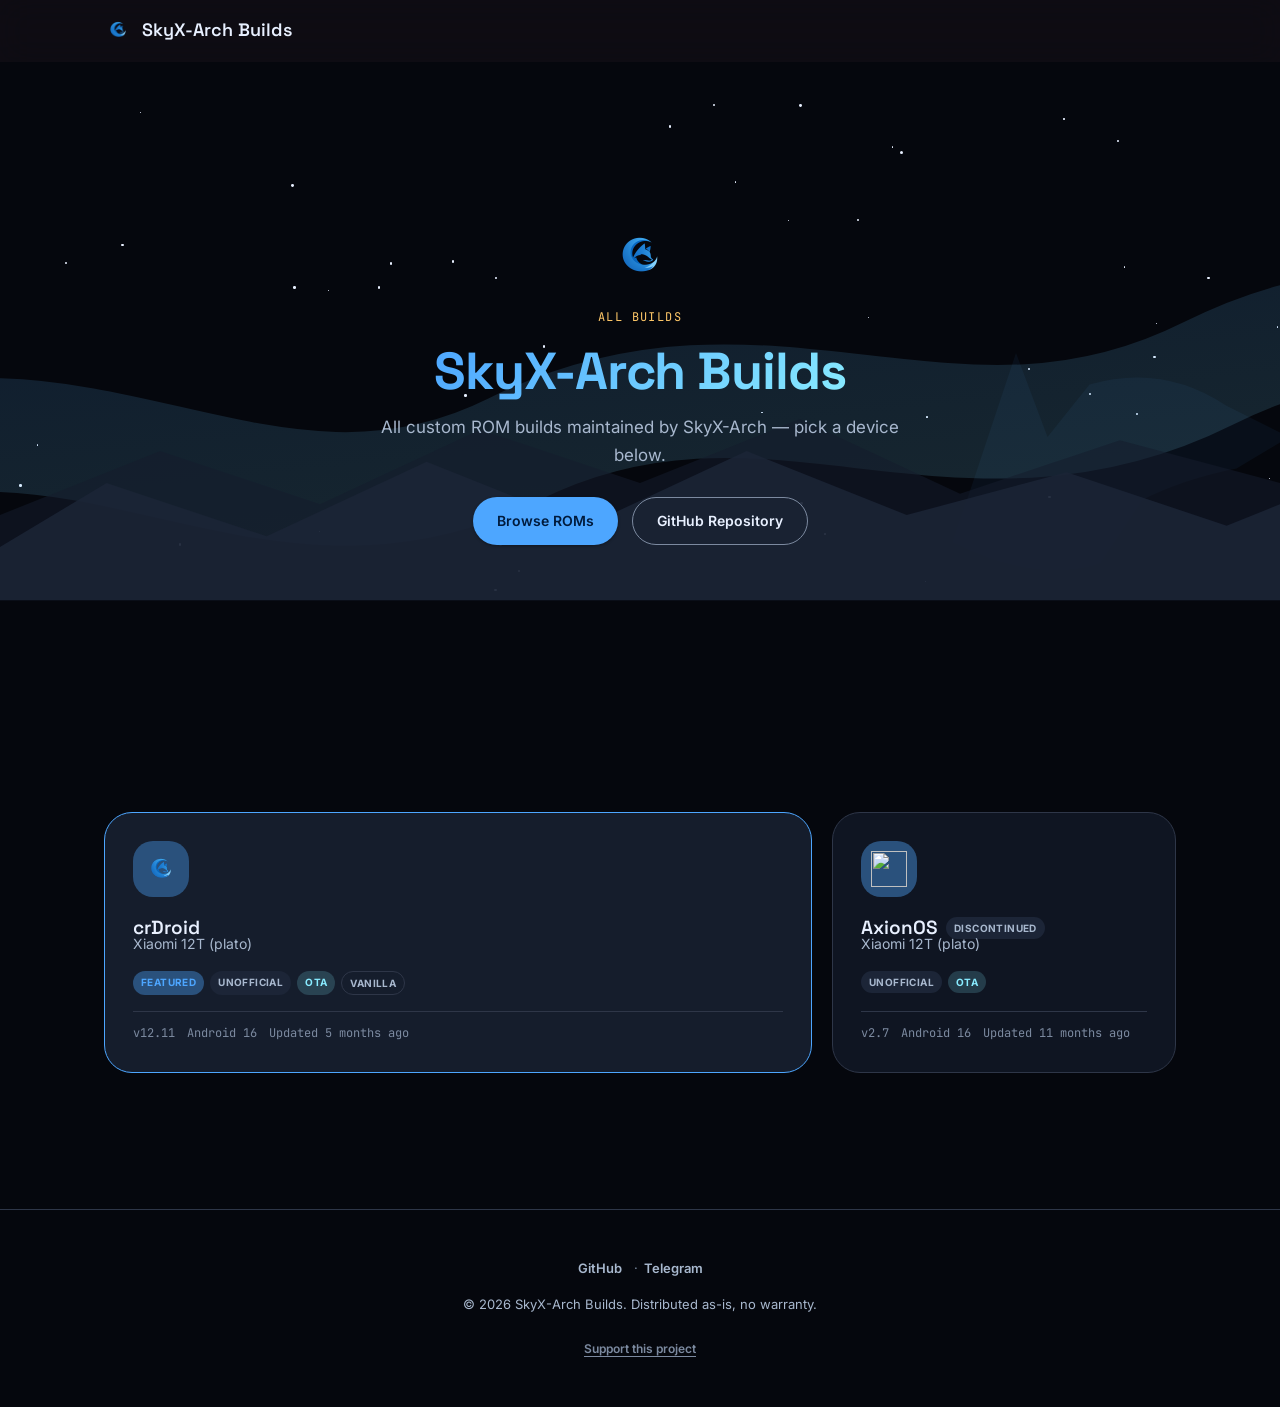
==== index.html @ 5fedcbb6 "Add files via upload" ====
<!DOCTYPE html>
<html lang="en">
<head>
  <meta charset="UTF-8">
  <meta name="viewport" content="width=device-width, initial-scale=1.0">
  <!-- EDIT: page title / meta description for your ROM (also set dynamically from data.json's rom.name/tagline at runtime) -->
  <title>Custom Android Firmware</title>
  <meta name="description" content="A custom Android firmware landing page." id="meta-description">
  <!-- sizes="any" tells the browser this SVG can be scaled to whatever pixel
       size the tab/bookmark needs, instead of assuming a fixed intrinsic size -->
  <link rel="icon" type="image/png" href="assets/img/favicon.png">

  <!-- EDIT: keep these roughly matching data.json's "hub" block (title/subtitle/logoImage).
       Link-preview bots (Telegram, Discord, Twitter, etc) generally don't run
       JavaScript, so they only ever see this static version — not whatever
       ?rom=/?faq= page was actually shared. That's a real limitation of a
       client-rendered single page without a build step; every shared link
       gets the same generic site-wide preview card. -->
  <meta property="og:type" content="website">
  <meta property="og:site_name" content="SkyX-Arch Builds">
  <meta property="og:title" content="SkyX-Arch Builds — Custom Android Firmware">
  <meta property="og:description" content="All custom ROM builds maintained by SkyX-Arch — pick a device and get the latest release.">
  <meta property="og:image" content="https://skyx-arch.github.io/romsite/assets/img/social-banner.jpg">
  <meta property="og:url" content="https://skyx-arch.github.io/romsite">
  <meta name="twitter:card" content="summary_large_image">
  <meta name="twitter:title" content="SkyX-Arch Builds — Custom Android Firmware">
  <meta name="twitter:description" content="All custom ROM builds maintained by SkyX-Arch — pick a device and get the latest release.">
  <meta name="twitter:image" content="https://skyx-arch.github.io/romsite/assets/img/social-banner.jpg">

  <!-- Kick off the two most critical fetches immediately, in parallel with
       everything else, instead of waiting for main.js to load+run first.
       This matters most on slow/high-latency connections. -->
  <link rel="preload" href="data.json" as="fetch" crossorigin>
  <link rel="preload" href="assets/js/main.js" as="script">

  <!-- Fonts: display face (Space Grotesk), body face (Inter), mono face (JetBrains Mono) -->
  <link rel="preconnect" href="https://fonts.googleapis.com">
  <link rel="preconnect" href="https://fonts.gstatic.com" crossorigin>
  <link href="https://fonts.googleapis.com/css2?family=Space+Grotesk:wght@500;600;700&family=Inter:wght@400;500;600&family=JetBrains+Mono:wght@400;500&display=swap" rel="stylesheet">

  <link rel="stylesheet" href="assets/css/style.css">
</head>
<body>

  <!-- ===================== HEADER / NAV ===================== -->
  <header class="site-header" id="site-header">
    <div class="container nav-inner">
      <!-- Brand always shows the collection/maintainer identity (data.json's "hub" block), not a specific ROM — clicking it returns to the all-builds grid. -->
      <a href="#" class="nav-brand" id="nav-brand-link">
        <img src="assets/img/logo.svg" alt="Logo" id="nav-brand-logo" decoding="async">
        <span id="nav-brand-title">Builds</span>
      </a>

      <a href="#" class="nav-back-link" id="nav-back-link" hidden>
        <svg viewBox="0 0 24 24" fill="none" stroke="currentColor" stroke-width="2"><path d="M15 6l-6 6 6 6"/></svg>
        All builds
      </a>

      <!-- Shown on the homepage (hub view) only -->
      <nav class="nav-links hub-nav-links" id="hub-nav-links" hidden>
        <a href="#" id="hub-nav-home">Home</a>
        <a href="#hub-grid" id="hub-nav-roms">ROMs</a>
        <a href="#" id="hub-nav-faq" data-nav-action="faq" hidden>FAQ</a>
        <a href="#" id="hub-nav-github" target="_blank" rel="noopener" hidden>GitHub</a>
        <a href="#" id="hub-nav-telegram" target="_blank" rel="noopener" hidden>Telegram</a>
      </nav>

      <!-- Shown on a specific ROM's page only -->
      <nav class="nav-links" id="nav-links" hidden>
        <a href="#device">Device</a>
        <a href="#release">Release</a>
        <a href="#changelog">Changelog</a>
        <a href="#install">Install</a>
        <a href="#links">Links</a>
        <a href="#" id="detail-nav-faq" data-nav-action="faq" hidden>FAQ</a>
      </nav>

      <a href="#links" class="btn btn-tonal nav-cta" id="nav-cta" hidden>Get <span id="nav-cta-rom-name">ROM</span></a>

      <!-- Mobile-only menu button; opens the drawer below -->
      <button type="button" class="nav-menu-toggle" id="nav-menu-toggle" aria-label="Open menu" aria-expanded="false" aria-controls="nav-drawer">
        <svg viewBox="0 0 24 24" fill="none" stroke="currentColor" stroke-width="2"><path d="M4 7h16M4 12h16M4 17h16"/></svg>
      </button>
    </div>
  </header>

  <!-- ===================== MOBILE NAV DRAWER ===================== -->
  <div class="nav-drawer" id="nav-drawer" aria-hidden="true">
    <div class="nav-drawer-backdrop" id="nav-drawer-backdrop"></div>
    <nav class="nav-drawer-panel" id="nav-drawer-panel" aria-label="Site navigation">
      <button type="button" class="nav-drawer-close" id="nav-drawer-close" aria-label="Close menu">
        <svg viewBox="0 0 24 24" fill="none" stroke="currentColor" stroke-width="2"><path d="M6 6l12 12M18 6L6 18"/></svg>
      </button>
      <a href="#" data-drawer-action="home">Home</a>
      <a href="#" data-drawer-action="roms">Browse ROMs</a>
      <a href="#" data-drawer-action="faq" id="nav-drawer-faq" hidden>FAQ</a>
      <a href="#" data-drawer-action="github" target="_blank" rel="noopener" id="nav-drawer-github" hidden>GitHub</a>
      <a href="#" data-drawer-action="telegram" target="_blank" rel="noopener" id="nav-drawer-telegram" hidden>Telegram</a>
    </nav>
  </div>

  <main>
    <!-- ===================== HUB (all builds homepage) ===================== -->
    <!-- Shown when there's more than one profile in data.json and none is selected via ?rom=<id>. -->
    <section id="hub-view" hidden>
      <div class="hub-hero">
        <div class="scene-bg" aria-hidden="true">
          <div class="scene-stars" id="hub-hero-stars"></div>
          <svg class="scene-ribbon" viewBox="0 0 1200 400" preserveAspectRatio="xMidYMid slice">
            <defs>
              <linearGradient id="hubRibbonGrad" x1="0%" y1="0%" x2="100%" y2="100%">
                <stop offset="0%" class="ribbon-stop-start"/>
                <stop offset="100%" class="ribbon-stop-end"/>
              </linearGradient>
            </defs>
            <path d="M-50,300 C150,200 300,380 500,280 C700,180 850,320 1050,220 C1150,170 1200,190 1250,180" stroke="url(#hubRibbonGrad)" stroke-width="90" fill="none" stroke-linecap="round" opacity="0.14"/>
          </svg>
          <svg class="scene-fox" viewBox="0 0 200 150">
            <path class="scene-fox-path" d="M20,110 L50,20 L65,60 L85,35 Q120,25 150,45 L180,60 L155,75 Q130,80 110,90 L90,120 Q60,130 20,110 Z"/>
          </svg>
          <svg class="scene-mountains" viewBox="0 0 1200 200" preserveAspectRatio="none">
            <path class="scene-mountain-back" d="M0,200 L0,120 L150,60 L300,110 L450,40 L600,90 L750,30 L900,100 L1050,50 L1200,90 L1200,200 Z"/>
            <path class="scene-mountain-front" d="M0,200 L0,150 L100,90 L250,140 L400,70 L550,130 L700,60 L850,120 L1000,80 L1150,130 L1200,110 L1200,200 Z"/>
          </svg>
        </div>
        <div class="container hub-hero-content">
          <img src="assets/img/logo.svg" alt="Logo" class="hub-hero-logo" id="hub-hero-logo" decoding="async">
          <span class="eyebrow reveal">All builds</span>
          <h1 class="hub-hero-title reveal" id="hub-heading">Builds</h1>
          <p class="hub-hero-subtitle reveal" id="hub-subheading"></p>
          <div class="hub-hero-actions reveal">
            <a href="#hub-grid" class="btn btn-filled">Browse ROMs</a>
            <a href="#" class="btn btn-outlined" id="hub-cta-github" target="_blank" rel="noopener" hidden>GitHub Repository</a>
          </div>
        </div>
      </div>

      <div class="container">
        <div class="hub-stats" id="hub-stats" aria-label="Project stats">
          <!-- Stat cards are injected here by main.js -->
        </div>

        <div class="hub-grid" id="hub-grid">
          <!-- Profile tiles are injected here by main.js -->
        </div>
      </div>
    </section>

    <!-- ===================== FAQ ===================== -->
    <!-- Only appears at all if faq/manifest.json exists and lists at least one article. -->
    <section id="faq-view" hidden>
      <div class="container">
        <!-- Article list -->
        <div id="faq-list-view">
          <span class="eyebrow reveal">Help</span>
          <h1 class="section-heading reveal">FAQ</h1>
          <p class="section-subheading reveal">Answers to common questions, pulled straight from the project's own docs.</p>

          <div class="faq-search reveal">
            <svg class="faq-search-icon" viewBox="0 0 24 24" fill="none" stroke="currentColor" stroke-width="2"><circle cx="11" cy="11" r="7"/><path d="M21 21l-4.3-4.3"/></svg>
            <input type="search" id="faq-search-input" placeholder="Search the FAQ…" aria-label="Search the FAQ" autocomplete="off">
          </div>

          <p class="faq-no-results" id="faq-no-results" hidden>No articles match "<span id="faq-no-results-query"></span>".</p>

          <div class="faq-list" id="faq-list">
            <!-- Article cards are injected here by main.js -->
          </div>
        </div>

        <!-- Single article reading view -->
        <div id="faq-article-view" hidden>
          <a href="#" class="nav-back-link faq-back-link" id="faq-back-link">
            <svg viewBox="0 0 24 24" fill="none" stroke="currentColor" stroke-width="2"><path d="M15 6l-6 6 6 6"/></svg>
            Back to FAQ
          </a>
          <div class="faq-article-title-row">
            <h1 class="faq-article-title" id="faq-article-title"></h1>
            <button type="button" class="btn-icon copy-link-btn" id="faq-copy-link-btn" aria-label="Copy link to this article">
              <svg viewBox="0 0 24 24" fill="none" stroke="currentColor" stroke-width="2"><path d="M10 13a5 5 0 0 0 7 0l3-3a5 5 0 0 0-7-7l-1.5 1.5M14 11a5 5 0 0 0-7 0l-3 3a5 5 0 0 0 7 7l1.5-1.5"/></svg>
            </button>
          </div>
          <div class="faq-article markdown-body" id="faq-article-content">
            <!-- Rendered markdown is injected here by main.js -->
          </div>
        </div>
      </div>
    </section>

    <!-- ===================== DETAIL VIEW (one ROM/device) ===================== -->
    <div id="detail-view" hidden>
    <section class="hero">
      <div class="scene-bg" aria-hidden="true">
        <div class="scene-stars" id="hero-stars"></div>
        <svg class="scene-ribbon" viewBox="0 0 1200 400" preserveAspectRatio="xMidYMid slice">
          <defs>
            <linearGradient id="heroRibbonGrad" x1="0%" y1="0%" x2="100%" y2="100%">
              <stop offset="0%" class="ribbon-stop-start"/>
              <stop offset="100%" class="ribbon-stop-end"/>
            </linearGradient>
          </defs>
          <path d="M-50,300 C150,200 300,380 500,280 C700,180 850,320 1050,220 C1150,170 1200,190 1250,180" stroke="url(#heroRibbonGrad)" stroke-width="90" fill="none" stroke-linecap="round" opacity="0.14"/>
        </svg>
        <svg class="scene-fox" viewBox="0 0 200 150">
          <path class="scene-fox-path" d="M20,110 L50,20 L65,60 L85,35 Q120,25 150,45 L180,60 L155,75 Q130,80 110,90 L90,120 Q60,130 20,110 Z"/>
        </svg>
        <svg class="scene-mountains" viewBox="0 0 1200 200" preserveAspectRatio="none">
          <path class="scene-mountain-back" d="M0,200 L0,120 L150,60 L300,110 L450,40 L600,90 L750,30 L900,100 L1050,50 L1200,90 L1200,200 Z"/>
          <path class="scene-mountain-front" d="M0,200 L0,150 L100,90 L250,140 L400,70 L550,130 L700,60 L850,120 L1000,80 L1150,130 L1200,110 L1200,200 Z"/>
        </svg>
      </div>
      <div class="container hero-content">
        <!-- Status banner: only shown when a profile sets "status": "frozen" or "discontinued" in data.json -->
        <div class="status-banner" id="status-banner" hidden>
          <span class="status-banner-icon" id="status-banner-icon"></span>
          <span id="status-banner-text"></span>
        </div>

        <!-- LOGO BLOCK: isolated on purpose — replace assets/img/logo.svg to rebrand -->
        <img src="assets/img/logo.svg" alt="ROM logo" class="hero-logo" id="hero-logo" decoding="async">

        <h1 class="hero-title" id="hero-title">ROM</h1>
        <p class="hero-tagline" id="hero-tagline">
          Custom Android firmware built for speed, privacy and a clean, distraction-free experience.
        </p>

        <div class="hero-actions">
          <a href="#" class="btn btn-filled" id="hero-download-btn">Download latest build</a>
          <a href="#install" class="btn btn-outlined">Installation guide</a>
          <button type="button" class="btn-icon copy-link-btn" id="hero-copy-link-btn" aria-label="Copy link to this page">
            <svg viewBox="0 0 24 24" fill="none" stroke="currentColor" stroke-width="2"><path d="M10 13a5 5 0 0 0 7 0l3-3a5 5 0 0 0-7-7l-1.5 1.5M14 11a5 5 0 0 0-7 0l-3 3a5 5 0 0 0 7 7l1.5-1.5"/></svg>
          </button>
        </div>

        <div class="hero-meta" id="hero-meta">
          <span>Version <strong id="hero-meta-version">12.11</strong></span>
          <span>Base <strong id="hero-meta-base">Android 16</strong></span>
          <span>Updated <strong id="hero-meta-date">2026-07-05</strong></span>
        </div>
      </div>
    </section>

    <!-- ===================== DEVICE SHOWCASE ===================== -->
    <section id="device">
      <div class="container showcase">
        <div class="phone-frame-wrap reveal">
          <!-- Device mockup: swap assets/img/screenshot-placeholder.svg for a real screenshot -->
          <div class="phone-frame">
            <div class="phone-notch"></div>
            <div class="phone-screen" id="phone-screen" role="button" tabindex="0" aria-label="View screenshot gallery">
              <img src="assets/img/screenshot-placeholder.svg" alt="Home screen preview" id="device-screenshot" decoding="async">
              <div class="phone-zoom-hint" aria-hidden="true">
                <svg viewBox="0 0 24 24" fill="none" stroke="currentColor" stroke-width="2"><circle cx="11" cy="11" r="7"/><path d="M21 21l-4.3-4.3M11 8v6M8 11h6"/></svg>
              </div>
            </div>
          </div>
        </div>

        <div class="showcase-copy reveal">
          <span class="eyebrow">Supported device</span>
          <h2 class="section-heading" id="device-name">Device</h2>
          <p class="section-subheading" id="device-codename">Codename: —</p>

          <div class="specs-grid" id="specs-grid">
            <!-- Spec cards are injected here by main.js -->
          </div>
        </div>
      </div>
    </section>

    <!-- ===================== LATEST RELEASE ===================== -->
    <section id="release">
      <div class="container">
        <span class="eyebrow reveal">Latest release</span>
        <h2 class="section-heading reveal">Fresh off the build server</h2>
        <p class="section-subheading reveal">The newest build, ready to flash, pulled live from the release feed.</p>

        <div class="release-panel reveal">
          <div class="release-header">
            <span class="release-version" id="release-version">12.11</span>
            <span class="release-badge" id="release-codename">Unofficial</span>
            <span class="release-date" id="release-date">2026-07-05</span>
          </div>
          <p class="release-summary" id="release-summary">
            Loading the latest release details…
          </p>
          <p class="release-meta" id="release-meta"></p>
          <div class="release-checksums" id="release-checksums"></div>
          <div class="release-actions">
            <a href="#" class="btn btn-filled" id="release-download-btn">Download build</a>
            <a href="#" class="btn btn-tonal" id="release-notes-btn">Full release notes</a>
          </div>
        </div>
      </div>
    </section>

    <!-- ===================== CHANGELOG ===================== -->
    <section id="changelog">
      <div class="container">
        <span class="eyebrow reveal">History</span>
        <h2 class="section-heading reveal">Changelog</h2>
        <p class="section-subheading reveal">Every build, in order, with what actually changed.</p>

        <div class="changelog-list" id="changelog-list">
          <!-- Changelog entries are injected here by main.js -->
        </div>
      </div>
    </section>

    <!-- ===================== INSTALL GUIDE ===================== -->
    <section id="install">
      <div class="container">
        <span class="eyebrow reveal">Get started</span>
        <h2 class="section-heading reveal">Installing <span id="install-heading-rom-name">ROM</span></h2>
        <p class="section-subheading reveal">A straight line from stock firmware to <span id="install-subheading-rom-name">ROM</span>.</p>

        <!-- Top warning callout, requirements list and prerequisites are injected here -->
        <div id="install-intro"></div>

        <div class="install-steps" id="install-steps">
          <!-- Install steps are injected here by main.js -->
        </div>
      </div>
    </section>

    <!-- ===================== LINKS ===================== -->
    <section id="links">
      <div class="container">
        <span class="eyebrow reveal">Resources</span>
        <h2 class="section-heading reveal">Links</h2>
        <p class="section-subheading reveal">Source code, downloads and release history.</p>

        <div class="links-grid" id="links-grid">
          <!-- Link cards are injected here by main.js -->
        </div>
      </div>
    </section>
    </div>
  </main>

  <footer class="site-footer">
    <div class="container">
      <nav class="footer-links" id="footer-links" aria-label="Footer links"></nav>
      <p>&copy; <span id="footer-year"></span> <span id="footer-rom-name">ROM</span>. Distributed as-is, no warranty.</p>
      <p class="footer-credit" id="footer-credit"></p>
      <button type="button" class="footer-donate-link" id="footer-donate-link" hidden>Support this project</button>
    </div>
  </footer>

  <!-- ===================== DONATE MODAL ===================== -->
  <!-- Only shown if data.json configures at least one wallet (profile-level "donate", or hub-level as a site-wide fallback). -->
  <div class="donate-modal" id="donate-modal" aria-hidden="true">
    <div class="donate-modal-content">
      <button type="button" class="donate-modal-close" id="donate-modal-close" aria-label="Close">
        <svg viewBox="0 0 24 24" fill="none" stroke="currentColor" stroke-width="2"><path d="M6 6l12 12M18 6L6 18"/></svg>
      </button>
      <h3 class="donate-modal-title">Support this project</h3>
      <p class="donate-modal-note">Completely optional — if you'd like to chip in toward development, here are some ways to. Thank you either way!</p>
      <div class="donate-wallets" id="donate-wallets"><!-- Wallet rows injected by main.js --></div>
    </div>
  </div>

  <!-- ===================== EASTER EGG: FOX GAME ===================== -->
  <!-- Type "fox" anywhere on the page (not while typing in a field) to open this. -->
  <div class="fox-game-modal" id="fox-game-modal" aria-hidden="true">
    <div class="fox-game-content">
      <button type="button" class="fox-game-close" id="fox-game-close" aria-label="Close">
        <svg viewBox="0 0 24 24" fill="none" stroke="currentColor" stroke-width="2"><path d="M6 6l12 12M18 6L6 18"/></svg>
      </button>
      <h3 class="fox-game-title">🦊 Fox Run</h3>
      <p class="fox-game-score">Score: <span id="fox-game-score">0</span></p>
      <canvas id="fox-game-canvas" width="400" height="400"></canvas>
      <p class="fox-game-hint" id="fox-game-hint">Arrow keys / WASD to move</p>
    </div>
  </div>

  <!-- ===================== SCREENSHOT LIGHTBOX ===================== -->
  <div class="lightbox" id="screenshot-lightbox" aria-hidden="true">
    <button type="button" class="lightbox-close" id="lightbox-close" aria-label="Close">
      <svg viewBox="0 0 24 24" fill="none" stroke="currentColor" stroke-width="2"><path d="M6 6l12 12M18 6L6 18"/></svg>
    </button>
    <button type="button" class="lightbox-nav lightbox-prev" id="lightbox-prev" aria-label="Previous screenshot">
      <svg viewBox="0 0 24 24" fill="none" stroke="currentColor" stroke-width="2"><path d="M15 6l-6 6 6 6"/></svg>
    </button>
    <div class="lightbox-content">
      <div class="lightbox-image-wrap">
        <img src="" alt="" id="lightbox-image" decoding="async">
      </div>
      <p class="lightbox-caption" id="lightbox-caption"></p>
    </div>
    <button type="button" class="lightbox-nav lightbox-next" id="lightbox-next" aria-label="Next screenshot">
      <svg viewBox="0 0 24 24" fill="none" stroke="currentColor" stroke-width="2"><path d="M9 6l6 6-6 6"/></svg>
    </button>
    <span class="lightbox-counter" id="lightbox-counter"></span>
  </div>

  <!-- Markdown parser for the FAQ section only. Small, no dependencies of its own. -->
  <script src="https://cdn.jsdelivr.net/npm/marked@12/lib/marked.umd.js"></script>
  <script src="assets/js/main.js"></script>
</body>
</html>
---- assets/css/style.css ----
/* =========================================================================
   THEME TOKENS
   These CSS variables are the single place to change colors and shapes.
   Values follow Material 3 "dynamic color" dark-theme roles so the palette
   stays consistent and easy to re-tune (e.g. swap the accent hue).
   ========================================================================= */
:root {
  /* -- Core dark surfaces (SkyX-Arch navy, sampled from the brand banner) -- */
  --color-background: #05070D;
  --color-surface: #0A0F1A;
  --color-surface-container: #0F1522;
  --color-surface-container-high: #151D2C;
  --color-surface-container-highest: #1C2537;
  --color-outline: #7C8AA0;
  --color-outline-variant: #2E3648;

  /* -- Dynamic accent roles (edit these to re-theme the whole site) -- */
  --color-primary: #4DA6FF;
  --color-on-primary: #001B3D;
  --color-primary-container: #16345C; /* fallback for browsers without color-mix() support */
  --color-primary-container: color-mix(in srgb, var(--color-primary) 38%, var(--color-surface-container-high));
  --color-secondary: #88EBFF;
  --color-tertiary: #FFC868;
  --color-on-tertiary: #402D00;

  --color-on-surface: #E8F0FF;
  --color-on-surface-variant: #A8B8CE;

  /* -- Gradient used for the hero blob / accents -- */
  --gradient-accent: linear-gradient(135deg, var(--color-primary) 0%, var(--color-secondary) 100%);

  /* -- Shape (Material You loves generous, soft rounding) -- */
  --radius-sm: 12px;
  --radius-md: 20px;
  --radius-lg: 28px;
  --radius-xl: 40px;
  --radius-pill: 999px;

  /* -- Elevation (soft, colored shadows rather than plain black) -- */
  --shadow-1: 0 1px 3px rgba(0, 0, 0, 0.35);
  --shadow-2: 0 4px 16px rgba(0, 0, 0, 0.4);
  --shadow-glow: 0 0 40px rgba(77, 166, 255, 0.18);

  /* -- Typography -- */
  --font-display: "Space Grotesk", "Inter", sans-serif;
  --font-body: "Inter", sans-serif;
  --font-mono: "JetBrains Mono", monospace;

  /* -- Motion -- */
  --ease-standard: cubic-bezier(0.2, 0, 0, 1);
  --duration-fast: 200ms;
  --duration-medium: 400ms;
  --duration-slow: 700ms;

  --content-max-width: 1120px;
}

/* Respect users who prefer reduced motion */
@media (prefers-reduced-motion: reduce) {
  *, *::before, *::after {
    animation-duration: 0.001ms !important;
    animation-iteration-count: 1 !important;
    transition-duration: 0.001ms !important;
    scroll-behavior: auto !important;
  }
}

/* =========================================================================
   RESET & BASE
   ========================================================================= */
* {
  box-sizing: border-box;
  margin: 0;
  padding: 0;
}

html {
  scroll-behavior: smooth;
}

body {
  background: var(--color-background);
  color: var(--color-on-surface);
  font-family: var(--font-body);
  line-height: 1.6;
  -webkit-font-smoothing: antialiased;
  overflow-x: hidden;
}

img {
  max-width: 100%;
  display: block;
}

a {
  color: inherit;
  text-decoration: none;
}

button {
  font: inherit;
  cursor: pointer;
}

:focus-visible {
  outline: 2px solid var(--color-primary);
  outline-offset: 3px;
  border-radius: var(--radius-sm);
}

.container {
  width: 100%;
  max-width: var(--content-max-width);
  margin-inline: auto;
  padding-inline: 24px;
}

section {
  padding-block: 96px;
}

.section-heading {
  font-family: var(--font-display);
  font-size: clamp(28px, 3.5vw, 40px);
  font-weight: 600;
  margin-bottom: 12px;
  letter-spacing: -0.02em;
}

.section-subheading {
  color: var(--color-on-surface-variant);
  font-size: 16px;
  max-width: 560px;
  margin-bottom: 48px;
}

.eyebrow {
  display: inline-block;
  font-family: var(--font-mono);
  font-size: 12px;
  letter-spacing: 0.12em;
  text-transform: uppercase;
  color: var(--color-tertiary);
  margin-bottom: 16px;
}

/* =========================================================================
   SCROLL REVEAL (JS toggles .in-view on elements with .reveal)
   ========================================================================= */
.reveal {
  opacity: 0;
  transform: translateY(24px);
  transition: opacity var(--duration-slow) var(--ease-standard),
              transform var(--duration-slow) var(--ease-standard);
}

.reveal.in-view {
  opacity: 1;
  transform: translateY(0);
}

/* Stagger children that share this attribute for a cascading feel */
.reveal-stagger > * {
  transition-delay: calc(var(--stagger-index, 0) * 70ms);
}

/* =========================================================================
   HEADER / NAV
   ========================================================================= */
.site-header {
  position: fixed;
  inset-inline: 0;
  top: 0;
  z-index: 100;
  padding-block: 16px;
  backdrop-filter: blur(16px);
  background: rgba(20, 18, 24, 0.6);
  border-bottom: 1px solid transparent;
  transition: border-color var(--duration-fast) var(--ease-standard),
              background var(--duration-fast) var(--ease-standard);
}

.site-header.scrolled {
  border-bottom-color: var(--color-outline-variant);
}

.nav-inner {
  display: flex;
  align-items: center;
  justify-content: space-between;
  gap: 16px;
}

.nav-brand {
  display: flex;
  align-items: center;
  gap: 10px;
  font-family: var(--font-display);
  font-weight: 600;
  font-size: 18px;
}

.nav-brand img {
  width: 28px;
  height: 28px;
  object-fit: contain; /* keeps a swapped-in logo from stretching if its pixel size/ratio differs */
  flex-shrink: 0;
}

.nav-links {
  display: flex;
  gap: 28px;
  font-size: 14px;
  color: var(--color-on-surface-variant);
}

.nav-links a {
  transition: color var(--duration-fast) var(--ease-standard);
}

.nav-links a:hover {
  color: var(--color-on-surface);
}

.nav-cta {
  display: none;
}

@media (min-width: 720px) {
  .nav-cta {
    display: inline-flex;
  }
}

/* -- Nav brand as a home link, and the "All builds" back link -- */
.nav-brand {
  transition: opacity var(--duration-fast) var(--ease-standard);
}

.nav-brand:hover {
  opacity: 0.85;
}

.nav-back-link {
  display: flex;
  align-items: center;
  gap: 6px;
  font-size: 14px;
  font-weight: 600;
  color: var(--color-on-surface-variant);
  transition: color var(--duration-fast) var(--ease-standard);
}

.nav-back-link[hidden] {
  display: none;
}

.nav-back-link svg {
  width: 16px;
  height: 16px;
}

.nav-back-link:hover {
  color: var(--color-primary);
}

.nav-links[hidden],
.nav-cta[hidden] {
  display: none;
}

/* -- Mobile menu button (hamburger) -- */
.nav-menu-toggle {
  display: grid;
  place-items: center;
  width: 40px;
  height: 40px;
  border-radius: 50%;
  border: none;
  background: transparent;
  color: var(--color-on-surface);
  transition: background var(--duration-fast) var(--ease-standard);
}

.nav-menu-toggle svg {
  width: 22px;
  height: 22px;
}

.nav-menu-toggle:hover {
  background: var(--color-surface-container-high);
}

@media (min-width: 720px) {
  .nav-menu-toggle {
    display: none; /* desktop uses the horizontal nav-links instead */
  }
}

/* -- Mobile nav drawer -- */
.nav-drawer {
  position: fixed;
  inset: 0;
  z-index: 200;
  visibility: hidden;
}

.nav-drawer.open {
  visibility: visible;
}

.nav-drawer-backdrop {
  position: absolute;
  inset: 0;
  background: rgba(10, 9, 12, 0.7);
  opacity: 0;
  transition: opacity var(--duration-medium) var(--ease-standard);
}

.nav-drawer.open .nav-drawer-backdrop {
  opacity: 1;
}

.nav-drawer-panel {
  position: absolute;
  top: 0;
  right: 0;
  height: 100%;
  width: min(280px, 78vw);
  background: var(--color-surface-container);
  border-left: 1px solid var(--color-outline-variant);
  box-shadow: var(--shadow-2);
  padding: 24px;
  display: flex;
  flex-direction: column;
  gap: 4px;
  transform: translateX(100%);
  transition: transform var(--duration-medium) var(--ease-standard);
}

.nav-drawer.open .nav-drawer-panel {
  transform: translateX(0);
}

.nav-drawer-panel a {
  padding: 14px 12px;
  border-radius: var(--radius-sm);
  font-size: 15px;
  font-weight: 600;
  color: var(--color-on-surface);
  transition: background var(--duration-fast) var(--ease-standard);
}

.nav-drawer-panel a[hidden] {
  display: none;
}

.nav-drawer-panel a:hover {
  background: var(--color-surface-container-high);
}

.nav-drawer-close {
  align-self: flex-end;
  width: 36px;
  height: 36px;
  border-radius: 50%;
  border: none;
  background: var(--color-surface-container-high);
  color: var(--color-on-surface);
  display: grid;
  place-items: center;
  margin-bottom: 12px;
  transition: background var(--duration-fast) var(--ease-standard);
}

.nav-drawer-close svg {
  width: 16px;
  height: 16px;
}

.nav-drawer-close:hover {
  background: var(--color-surface-container-highest);
}

/* =========================================================================
   HUB (all-builds homepage)
   ========================================================================= */
#hub-view[hidden] {
  display: none;
}

#detail-view[hidden] {
  display: none;
}

/* -- Hub hero: logo, heading, tagline, two primary actions -- */
.hub-hero {
  position: relative;
  padding-top: 128px;
  padding-bottom: 56px;
  overflow: hidden;
}

.hub-hero-content {
  position: relative;
  z-index: 1;
  display: flex;
  flex-direction: column;
  align-items: center;
  text-align: center;
  max-width: 640px;
  margin-inline: auto;
}

.hub-hero-logo {
  width: 64px;
  height: 64px;
  object-fit: contain;
  margin-bottom: 20px;
}

.hub-hero-title {
  font-family: var(--font-display);
  font-weight: 700;
  font-size: clamp(32px, 5.5vw, 52px);
  letter-spacing: -0.02em;
  line-height: 1.1;
  margin-bottom: 14px;
  background: var(--gradient-accent);
  -webkit-background-clip: text;
  background-clip: text;
  color: transparent;
}

.hub-hero-subtitle {
  font-size: clamp(15px, 2vw, 17px);
  color: var(--color-on-surface-variant);
  max-width: 520px;
  margin-bottom: 28px;
}

.hub-hero-actions {
  display: flex;
  flex-wrap: wrap;
  gap: 14px;
  justify-content: center;
}

/* -- Stats row -- */
.hub-stats {
  display: grid;
  grid-template-columns: repeat(auto-fit, minmax(150px, 1fr));
  gap: 16px;
  margin-bottom: 40px;
}

.hub-stat-card {
  display: flex;
  flex-direction: column;
  align-items: center;
  text-align: center;
  background: var(--color-surface-container);
  border: 1px solid var(--color-outline-variant);
  border-radius: var(--radius-lg);
  padding: 24px 16px;
}

.hub-stat-icon {
  width: 44px;
  height: 44px;
  border-radius: 50%;
  border: 1.5px solid var(--color-primary);
  color: var(--color-primary);
  display: grid;
  place-items: center;
  margin-bottom: 12px;
}

.hub-stat-icon svg {
  width: 20px;
  height: 20px;
}

.hub-stat-value {
  font-family: var(--font-display);
  font-weight: 700;
  font-size: 26px;
  background: var(--gradient-accent);
  -webkit-background-clip: text;
  background-clip: text;
  color: transparent;
}

.hub-stat-label {
  font-size: 12px;
  color: var(--color-on-surface-variant);
  margin-top: 4px;
}

/* -- ROM grid -- */
.hub-grid {
  display: grid;
  grid-template-columns: repeat(auto-fill, minmax(260px, 1fr));
  gap: 20px;
  margin-bottom: 40px;
}

.hub-card {
  position: relative;
  display: flex;
  flex-direction: column;
  gap: 16px;
  background: var(--color-surface-container);
  border: 1px solid var(--color-outline-variant);
  border-radius: var(--radius-lg);
  padding: 28px;
  text-align: left;
  transition: transform var(--duration-medium) var(--ease-standard),
              background var(--duration-fast) var(--ease-standard),
              border-color var(--duration-fast) var(--ease-standard),
              box-shadow var(--duration-medium) var(--ease-standard);
}

.hub-card:hover {
  transform: translateY(-4px);
  background: var(--color-surface-container-high);
  border-color: var(--hub-card-accent, var(--color-primary));
  box-shadow: var(--shadow-2);
}

.hub-card:hover .hub-card-logo img {
  transform: scale(1.08);
}

/* Featured profile: a little more visual weight, spans two grid columns
   where there's room (harmlessly collapses to one column on narrow grids). */
.hub-card-featured {
  grid-column: span 2;
  border-color: var(--hub-card-accent, var(--color-primary));
  background: var(--color-surface-container-high);
}

@media (max-width: 599px) {
  .hub-card-featured {
    grid-column: span 1;
  }
}

.hub-card-logo {
  width: 56px;
  height: 56px;
  border-radius: var(--radius-md);
  background: var(--hub-card-accent-container, var(--color-primary-container));
  display: grid;
  place-items: center;
  padding: 10px;
}

.hub-card-logo img {
  width: 100%;
  height: 100%;
  object-fit: contain;
  transition: transform var(--duration-medium) var(--ease-standard);
}

.hub-card-name {
  display: flex;
  align-items: center;
  flex-wrap: wrap;
  gap: 8px;
  font-family: var(--font-display);
  font-weight: 600;
  font-size: 19px;
}

.hub-card-status,
.hub-card-badge {
  font-family: var(--font-body);
  font-size: 10px;
  font-weight: 700;
  text-transform: uppercase;
  letter-spacing: 0.04em;
  padding: 3px 8px;
  border-radius: var(--radius-pill);
}

.hub-card-status-frozen {
  background: rgba(255, 200, 104, 0.15);
  color: var(--color-tertiary);
}

.hub-card-status-discontinued {
  background: var(--color-surface-container-highest);
  color: var(--color-on-surface-variant);
}

.hub-card-badge-featured {
  background: var(--color-primary-container);
  color: var(--color-primary);
}

.hub-card-badge-build {
  background: var(--color-surface-container-highest);
  color: var(--color-on-surface-variant);
}

.hub-card-badge-ota {
  background: rgba(136, 235, 255, 0.18);
  color: var(--color-secondary);
}

.hub-card-badge-tag {
  background: transparent;
  border: 1px solid var(--color-outline-variant);
  color: var(--color-on-surface-variant);
}

/* Discontinued builds are visually quieter on the grid — still findable, not front-and-center */
.hub-card-discontinued {
  opacity: 0.72;
}

.hub-card-discontinued:hover {
  opacity: 1;
}

.hub-card-device {
  font-size: 14px;
  color: var(--color-on-surface-variant);
  margin-top: -10px;
}

.hub-card-badges {
  display: flex;
  flex-wrap: wrap;
  gap: 6px;
}

.hub-card-meta {
  display: flex;
  flex-wrap: wrap;
  gap: 12px;
  margin-top: auto;
  padding-top: 12px;
  border-top: 1px solid var(--color-outline-variant);
  font-family: var(--font-mono);
  font-size: 12px;
  color: var(--color-outline);
}

/* =========================================================================
   FAQ
   ========================================================================= */
#faq-view {
  padding-top: 140px;
  padding-bottom: 96px;
}

#faq-view[hidden] {
  display: none;
}

.faq-search {
  position: relative;
  max-width: 420px;
  margin-top: 32px;
}

.faq-search-icon {
  position: absolute;
  left: 18px;
  top: 50%;
  transform: translateY(-50%);
  width: 18px;
  height: 18px;
  color: var(--color-outline);
  pointer-events: none;
}

#faq-search-input {
  width: 100%;
  height: 48px;
  padding-left: 48px;
  padding-right: 18px;
  border-radius: var(--radius-pill);
  border: 1px solid var(--color-outline-variant);
  background: var(--color-surface-container);
  color: var(--color-on-surface);
  font-family: var(--font-body);
  font-size: 14px;
  transition: border-color var(--duration-fast) var(--ease-standard),
              background var(--duration-fast) var(--ease-standard);
}

#faq-search-input::placeholder {
  color: var(--color-outline);
}

#faq-search-input:focus {
  outline: none;
  border-color: var(--color-primary);
  background: var(--color-surface-container-high);
}

/* Remove the default browser "clear" (x) button styling so it matches our look */
#faq-search-input::-webkit-search-cancel-button {
  cursor: pointer;
}

.faq-no-results {
  margin-top: 24px;
  color: var(--color-on-surface-variant);
  font-size: 14px;
}

.faq-no-results[hidden] {
  display: none;
}

.faq-card[hidden] {
  display: none;
}

.faq-list {
  display: grid;
  grid-template-columns: repeat(auto-fill, minmax(280px, 1fr));
  gap: 20px;
  margin-top: 40px;
}

.faq-card {
  display: flex;
  flex-direction: column;
  gap: 10px;
  text-align: left;
  background: var(--color-surface-container);
  border: 1px solid var(--color-outline-variant);
  border-radius: var(--radius-lg);
  padding: 26px;
  transition: transform var(--duration-fast) var(--ease-standard),
              background var(--duration-fast) var(--ease-standard),
              border-color var(--duration-fast) var(--ease-standard);
}

.faq-card:hover {
  transform: translateY(-4px);
  background: var(--color-surface-container-high);
  border-color: var(--color-primary);
}

.faq-card-title {
  font-family: var(--font-display);
  font-weight: 600;
  font-size: 17px;
}

.faq-card-excerpt {
  font-size: 14px;
  color: var(--color-on-surface-variant);
  line-height: 1.5;
}

.faq-back-link {
  margin-bottom: 32px;
}

.faq-article-title-row {
  display: flex;
  align-items: flex-start;
  gap: 16px;
  margin-bottom: 32px;
}

.faq-article-title {
  font-family: var(--font-display);
  font-weight: 700;
  font-size: clamp(26px, 4vw, 38px);
  letter-spacing: -0.01em;
}

.faq-article-title-row .btn-icon {
  width: 40px;
  height: 40px;
  margin-top: 4px;
}

.faq-article-title-row .btn-icon svg {
  width: 16px;
  height: 16px;
}

/* -- markdown-body: prose styling for rendered FAQ articles -- */
.markdown-body {
  color: var(--color-on-surface);
  font-size: 16px;
  line-height: 1.7;
  max-width: 720px;
}

.markdown-body h1,
.markdown-body h2,
.markdown-body h3,
.markdown-body h4 {
  font-family: var(--font-display);
  font-weight: 600;
  letter-spacing: -0.01em;
  margin-top: 40px;
  margin-bottom: 16px;
  line-height: 1.3;
}

.markdown-body h1:first-child,
.markdown-body h2:first-child {
  margin-top: 0;
}

.markdown-body h1 { font-size: 28px; }
.markdown-body h2 {
  font-size: 22px;
  padding-bottom: 10px;
  border-bottom: 1px solid var(--color-outline-variant);
}
.markdown-body h3 { font-size: 18px; }
.markdown-body h4 { font-size: 15px; color: var(--color-on-surface-variant); }

.markdown-body p {
  margin-bottom: 18px;
}

.markdown-body strong {
  color: var(--color-tertiary);
  font-weight: 700;
}

.markdown-body em {
  color: var(--color-secondary);
  font-style: italic;
}

.markdown-body a {
  color: var(--color-primary);
  font-weight: 600;
  text-underline-offset: 3px;
  transition: color var(--duration-fast) var(--ease-standard);
}

.markdown-body a:hover {
  color: var(--color-tertiary);
}

.markdown-body ul,
.markdown-body ol {
  margin: 0 0 18px;
  padding-left: 24px;
  display: flex;
  flex-direction: column;
  gap: 8px;
}

.markdown-body li > ul,
.markdown-body li > ol {
  margin-top: 8px;
  margin-bottom: 0;
}

.markdown-body hr {
  border: none;
  border-top: 1px solid var(--color-outline-variant);
  margin: 32px 0;
}

/* Inline code */
.markdown-body :not(pre) > code {
  font-family: var(--font-mono);
  font-size: 0.88em;
  background: var(--color-surface-container-high);
  border: 1px solid var(--color-outline-variant);
  border-radius: 6px;
  padding: 2px 6px;
  color: var(--color-tertiary);
}

/* Code blocks */
.markdown-body pre {
  background: #0B0A0D;
  border: 1px solid var(--color-outline-variant);
  border-radius: var(--radius-md);
  padding: 18px 20px;
  overflow-x: auto;
  margin-bottom: 18px;
}

.markdown-body pre code {
  font-family: var(--font-mono);
  font-size: 13px;
  line-height: 1.7;
  color: var(--color-on-surface);
  background: none;
  border: none;
  padding: 0;
}

.markdown-body blockquote {
  margin: 0 0 18px;
  padding: 4px 18px;
  border-left: 3px solid var(--color-outline-variant);
  color: var(--color-on-surface-variant);
}

.markdown-body blockquote p:last-child {
  margin-bottom: 0;
}

.markdown-body table {
  width: 100%;
  border-collapse: collapse;
  margin-bottom: 18px;
  font-size: 14px;
}

.markdown-body th,
.markdown-body td {
  border: 1px solid var(--color-outline-variant);
  padding: 10px 14px;
  text-align: left;
}

.markdown-body th {
  background: var(--color-surface-container-high);
  font-family: var(--font-display);
  font-weight: 600;
}

.markdown-body img {
  max-width: 100%;
  border-radius: var(--radius-md);
  margin-bottom: 18px;
}

/* -- GitHub-style alerts (> [!NOTE], [!TIP], [!IMPORTANT], [!WARNING], [!CAUTION]) -- */
.markdown-alert {
  display: flex;
  flex-direction: column;
  gap: 8px;
  border-left: 3px solid var(--color-outline);
  border-radius: var(--radius-sm);
  background: var(--color-surface-container);
  padding: 16px 20px;
  margin-bottom: 18px;
}

.markdown-alert p:last-child {
  margin-bottom: 0;
}

.markdown-alert-title {
  display: flex;
  align-items: center;
  gap: 8px;
  font-weight: 700;
  font-size: 13px;
  text-transform: uppercase;
  letter-spacing: 0.04em;
}

.markdown-alert-title svg {
  width: 16px;
  height: 16px;
}

.markdown-alert-note {
  border-left-color: var(--color-primary);
}
.markdown-alert-note .markdown-alert-title {
  color: var(--color-primary);
}

.markdown-alert-tip {
  border-left-color: var(--color-secondary);
}
.markdown-alert-tip .markdown-alert-title {
  color: var(--color-secondary);
}

.markdown-alert-important {
  border-left-color: var(--color-tertiary);
}
.markdown-alert-important .markdown-alert-title {
  color: var(--color-tertiary);
}

.markdown-alert-warning {
  border-left-color: var(--color-tertiary);
}
.markdown-alert-warning .markdown-alert-title {
  color: var(--color-tertiary);
}

.markdown-alert-caution {
  border-left-color: var(--color-outline);
}
.markdown-alert-caution .markdown-alert-title {
  color: var(--color-on-surface);
}

@media (max-width: 719px) {
  #faq-view {
    padding-top: 112px;
  }
}

/* =========================================================================
   BUTTONS (Material You filled / tonal / outlined)
   ========================================================================= */
.btn {
  position: relative;
  overflow: hidden;
  display: inline-flex;
  align-items: center;
  justify-content: center;
  gap: 8px;
  height: 48px;
  padding-inline: 24px;
  border-radius: var(--radius-pill);
  border: none;
  font-family: var(--font-body);
  font-weight: 600;
  font-size: 14px;
  white-space: nowrap;
  transition: transform var(--duration-fast) var(--ease-standard),
              box-shadow var(--duration-fast) var(--ease-standard),
              background var(--duration-fast) var(--ease-standard);
}

/* Material ripple: a short-lived expanding circle from the click point */
.btn-ripple {
  position: absolute;
  border-radius: 50%;
  background: currentColor;
  opacity: 0.25;
  transform: scale(0);
  animation: btn-ripple-expand 480ms ease-out forwards;
  pointer-events: none;
}

@keyframes btn-ripple-expand {
  to {
    transform: scale(2.4);
    opacity: 0;
  }
}

.btn:hover {
  transform: translateY(-2px);
}

.btn:active {
  transform: translateY(0);
}

.btn-filled {
  background: var(--color-primary);
  color: var(--color-on-primary);
  box-shadow: var(--shadow-1);
}

.btn-filled:hover {
  box-shadow: var(--shadow-2), var(--shadow-glow);
}

.btn-tonal {
  background: var(--color-surface-container-high);
  color: var(--color-on-surface);
}

.btn-tonal:hover {
  background: var(--color-surface-container-highest);
}

.btn-outlined {
  background: transparent;
  color: var(--color-on-surface);
  border: 1px solid var(--color-outline);
}

.btn-outlined:hover {
  border-color: var(--color-primary);
  color: var(--color-primary);
}

/* =========================================================================
   HERO
   ========================================================================= */
.hero {
  position: relative;
  padding-top: 160px;
  padding-bottom: 80px;
  display: grid;
  place-items: center;
  text-align: center;
  overflow: hidden;
}

/* Signature element: a soft morphing "Material You" blob behind the logo */
/* -- Scene background: stars, ribbon, mountains, fox watermark --
   Shared decorative system used behind both the hub hero and each ROM's
   hero. Everything here is aria-hidden and pointer-events:none — purely
   decorative, never in the way of real content or focus order. */
.scene-bg {
  position: absolute;
  inset: 0;
  overflow: hidden;
  z-index: 0;
  pointer-events: none;
}

.scene-stars {
  position: absolute;
  inset: 0;
}

.scene-star {
  position: absolute;
  width: 2px;
  height: 2px;
  border-radius: 50%;
  background: var(--color-on-surface);
  animation: star-twinkle 4s ease-in-out infinite;
}

@keyframes star-twinkle {
  0%, 100% { opacity: 0.15; transform: scale(1); }
  50%      { opacity: 0.9;  transform: scale(1.6); }
}

.scene-ribbon {
  position: absolute;
  inset: 0;
  width: 100%;
  height: 100%;
  animation: ribbon-drift 24s ease-in-out infinite alternate;
}

@keyframes ribbon-drift {
  0%   { transform: translateX(-2%) translateY(0); }
  100% { transform: translateX(2%) translateY(-1%); }
}

.scene-fox {
  position: absolute;
  bottom: -5%;
  right: -4%;
  width: min(420px, 55vw);
  height: auto;
  opacity: 0.05;
}

.scene-mountains {
  position: absolute;
  bottom: 0;
  left: 0;
  width: 100%;
  height: auto;
}

@media (prefers-reduced-motion: reduce) {
  .scene-star,
  .scene-ribbon {
    animation: none;
  }
}

.ribbon-stop-start {
  stop-color: var(--color-primary);
}

.ribbon-stop-end {
  stop-color: var(--color-secondary);
}

.scene-fox-path {
  fill: var(--color-primary);
}

.scene-mountain-back {
  fill: var(--color-surface-container-high);
  opacity: 0.55;
}

.scene-mountain-front {
  fill: var(--color-surface-container-highest);
  opacity: 0.85;
}

.hero-content {
  position: relative;
  z-index: 1;
  display: flex;
  flex-direction: column;
  align-items: center;
  max-width: 720px;
}

/* -- Status banner: shown on a profile's page when frozen/discontinued -- */
.status-banner {
  display: inline-flex;
  align-items: center;
  gap: 10px;
  padding: 10px 22px;
  border-radius: var(--radius-pill);
  font-size: 13px;
  font-weight: 600;
  margin-bottom: 24px;
}

.status-banner[hidden] {
  display: none;
}

.status-banner-icon {
  width: 18px;
  height: 18px;
  flex-shrink: 0;
}

.status-banner-icon svg {
  width: 100%;
  height: 100%;
}

.status-banner-frozen {
  background: rgba(255, 200, 104, 0.12);
  border: 1px solid var(--color-tertiary);
  color: var(--color-tertiary);
}

.status-banner-discontinued {
  background: var(--color-surface-container-high);
  border: 1px solid var(--color-outline);
  color: var(--color-on-surface-variant);
}

/* Logo block: kept isolated so it can be replaced without touching layout */
.hero-logo {
  width: 96px;
  height: 96px;
  object-fit: contain; /* keeps a swapped-in logo from stretching if its pixel size/ratio differs */
  margin-bottom: 28px;
  animation: float 6s ease-in-out infinite;
}

@keyframes float {
  0%, 100% { transform: translateY(0); }
  50%      { transform: translateY(-10px); }
}

.hero-title {
  font-family: var(--font-display);
  font-weight: 700;
  font-size: clamp(40px, 8vw, 76px);
  letter-spacing: -0.03em;
  line-height: 1.05;
  margin-bottom: 20px;
  background: var(--gradient-accent);
  -webkit-background-clip: text;
  background-clip: text;
  color: transparent;
}

.hero-tagline {
  font-size: clamp(16px, 2vw, 19px);
  color: var(--color-on-surface-variant);
  max-width: 540px;
  margin-bottom: 36px;
}

.hero-actions {
  display: flex;
  flex-wrap: wrap;
  gap: 14px;
  justify-content: center;
}

/* -- Small icon-only utility button (copy-link, etc) -- */
.btn-icon {
  display: grid;
  place-items: center;
  width: 48px;
  height: 48px;
  border-radius: 50%;
  border: 1px solid var(--color-outline-variant);
  background: var(--color-surface-container-high);
  color: var(--color-on-surface-variant);
  flex-shrink: 0;
  transition: background var(--duration-fast) var(--ease-standard),
              color var(--duration-fast) var(--ease-standard),
              border-color var(--duration-fast) var(--ease-standard),
              transform var(--duration-fast) var(--ease-standard);
}

.btn-icon svg {
  width: 18px;
  height: 18px;
}

.btn-icon:hover {
  background: var(--color-primary-container);
  color: var(--color-primary);
  border-color: var(--color-primary);
  transform: translateY(-2px);
}

.btn-icon.copied {
  color: var(--color-tertiary);
  border-color: var(--color-tertiary);
}

.hero-meta {
  display: flex;
  gap: 24px;
  margin-top: 48px;
  font-family: var(--font-mono);
  font-size: 13px;
  color: var(--color-on-surface-variant);
  flex-wrap: wrap;
  justify-content: center;
}

.hero-meta span strong {
  color: var(--color-on-surface);
  font-weight: 600;
}

/* =========================================================================
   DEVICE SHOWCASE
   ========================================================================= */
.showcase {
  display: grid;
  gap: 56px;
  align-items: center;
}

@media (min-width: 900px) {
  .showcase {
    grid-template-columns: 0.9fr 1.1fr;
  }
}

.phone-frame-wrap {
  display: flex;
  justify-content: center;
}

/* Pure CSS device frame; swap the <img> inside for a real screenshot */
.phone-frame {
  position: relative;
  width: 260px;
  height: 540px;
  background: #0B0A0D;
  border-radius: 44px;
  padding: 10px;
  box-shadow: var(--shadow-2), 0 0 0 2px var(--color-outline-variant);
  transition: transform var(--duration-medium) var(--ease-standard);
}

.phone-frame:hover {
  transform: perspective(800px) rotateY(-4deg) rotateX(2deg);
}

.phone-screen {
  position: relative;
  width: 100%;
  height: 100%;
  border-radius: 34px;
  overflow: hidden;
  background: var(--color-surface);
  cursor: pointer;
}

.phone-screen img {
  width: 100%;
  height: 100%;
  object-fit: cover;
}

.phone-zoom-hint {
  position: absolute;
  inset: 0;
  display: grid;
  place-items: center;
  background: rgba(11, 10, 13, 0.35);
  color: var(--color-on-surface);
  opacity: 0;
  transition: opacity var(--duration-fast) var(--ease-standard);
}

.phone-zoom-hint svg {
  width: 32px;
  height: 32px;
}

.phone-frame:hover .phone-zoom-hint,
.phone-screen:focus-visible .phone-zoom-hint {
  opacity: 1;
}

/* =========================================================================
   SCREENSHOT LIGHTBOX
   ========================================================================= */
.lightbox {
  position: fixed;
  inset: 0;
  z-index: 1000;
  display: flex;
  align-items: center;
  justify-content: center;
  background: rgba(10, 9, 12, 0.85);
  backdrop-filter: blur(8px);
  opacity: 0;
  pointer-events: none;
  transition: opacity var(--duration-medium) var(--ease-standard);
  touch-action: pan-y; /* claim horizontal swipes for our own JS; still allow vertical scroll/pull-to-refresh */
}

.lightbox.open {
  opacity: 1;
  pointer-events: auto;
}

.lightbox-content {
  position: relative;
  width: 100%;
  max-width: min(88vw, 420px);
  display: flex;
  flex-direction: column;
  align-items: center;
  transform: scale(0.96);
  transition: transform var(--duration-medium) var(--ease-standard);
}

.lightbox.open .lightbox-content {
  transform: scale(1);
}

.lightbox-image-wrap {
  width: 100%;
  border-radius: var(--radius-lg);
  overflow: hidden;
  background: var(--color-surface-container);
  box-shadow: var(--shadow-2), var(--shadow-glow);
}

.lightbox-image-wrap img {
  width: 100%;
  display: block;
  -webkit-touch-callout: none;
  -webkit-user-select: none;
  user-select: none;
}

.lightbox-caption {
  margin-top: 16px;
  color: var(--color-on-surface-variant);
  font-size: 14px;
  text-align: center;
  min-height: 20px;
}

.lightbox-close,
.lightbox-nav {
  position: fixed;
  border-radius: 50%;
  background: var(--color-surface-container-high);
  color: var(--color-on-surface);
  border: 1px solid var(--color-outline-variant);
  display: grid;
  place-items: center;
  transition: background var(--duration-fast) var(--ease-standard),
              color var(--duration-fast) var(--ease-standard),
              transform var(--duration-fast) var(--ease-standard);
}

.lightbox-close:hover,
.lightbox-nav:hover {
  background: var(--color-primary-container);
  color: var(--color-primary);
  transform: translateY(-2px);
}

.lightbox-nav:hover {
  transform: translateY(-50%) translateX(0) scale(1.05);
}

.lightbox-close {
  top: 24px;
  right: 24px;
  width: 44px;
  height: 44px;
}

.lightbox-close svg {
  width: 18px;
  height: 18px;
}

.lightbox-nav {
  top: 50%;
  transform: translateY(-50%);
  width: 48px;
  height: 48px;
}

.lightbox-nav svg {
  width: 20px;
  height: 20px;
}

.lightbox-prev {
  left: 24px;
}

.lightbox-next {
  right: 24px;
}

.lightbox-counter {
  position: fixed;
  bottom: 24px;
  left: 50%;
  transform: translateX(-50%);
  font-family: var(--font-mono);
  font-size: 13px;
  color: var(--color-on-surface-variant);
}

@media (max-width: 719px) {
  .lightbox-nav {
    width: 40px;
    height: 40px;
  }

  .lightbox-prev {
    left: 12px;
  }

  .lightbox-next {
    right: 12px;
  }

  .lightbox-close {
    top: 16px;
    right: 16px;
  }
}

.phone-notch {
  position: absolute;
  top: 18px;
  left: 50%;
  transform: translateX(-50%);
  width: 60px;
  height: 8px;
  background: #0B0A0D;
  border-radius: var(--radius-pill);
  z-index: 2;
}

.showcase-copy .section-heading,
.showcase-copy .section-subheading {
  margin-bottom: 16px;
}

.showcase-copy .section-subheading {
  margin-bottom: 32px;
}

/* =========================================================================
   SPECS GRID
   ========================================================================= */
.specs-grid {
  display: grid;
  grid-template-columns: repeat(auto-fit, minmax(220px, 1fr));
  gap: 20px;
}

.spec-card {
  background: var(--color-surface-container);
  border: 1px solid var(--color-outline-variant);
  border-radius: var(--radius-lg);
  padding: 28px 24px;
  transition: transform var(--duration-fast) var(--ease-standard),
              background var(--duration-fast) var(--ease-standard),
              border-color var(--duration-fast) var(--ease-standard);
}

.spec-card:hover {
  transform: translateY(-4px);
  background: var(--color-surface-container-high);
  border-color: var(--color-primary);
}

.spec-icon {
  width: 44px;
  height: 44px;
  border-radius: var(--radius-md);
  background: var(--color-primary-container);
  color: var(--color-primary);
  display: grid;
  place-items: center;
  margin-bottom: 16px;
}

.spec-icon svg {
  width: 22px;
  height: 22px;
}

.spec-label {
  font-size: 13px;
  color: var(--color-on-surface-variant);
  margin-bottom: 4px;
}

.spec-value {
  font-family: var(--font-display);
  font-size: 17px;
  font-weight: 600;
}

/* =========================================================================
   LATEST RELEASE
   ========================================================================= */
.release-panel {
  position: relative;
  background: var(--color-surface-container);
  border: 1px solid var(--color-outline-variant);
  border-radius: var(--radius-xl);
  padding: 48px;
  overflow: hidden;
}

.release-panel::before {
  content: "";
  position: absolute;
  inset: 0;
  background: var(--gradient-accent);
  opacity: 0.06;
  pointer-events: none;
}

.release-header {
  display: flex;
  flex-wrap: wrap;
  align-items: baseline;
  gap: 16px;
  margin-bottom: 20px;
  position: relative;
}

.release-version {
  font-family: var(--font-display);
  font-size: clamp(32px, 5vw, 48px);
  font-weight: 700;
}

.release-badge {
  font-family: var(--font-mono);
  font-size: 12px;
  padding: 6px 14px;
  border-radius: var(--radius-pill);
  background: var(--color-primary-container);
  color: var(--color-primary);
}

.release-date {
  color: var(--color-on-surface-variant);
  font-size: 14px;
  font-family: var(--font-mono);
}

.release-summary {
  position: relative;
  max-width: 680px;
  color: var(--color-on-surface-variant);
  margin-bottom: 28px;
}

.release-meta {
  position: relative;
  font-family: var(--font-mono);
  font-size: 13px;
  color: var(--color-outline);
  margin-bottom: 28px;
}

.release-meta:empty {
  display: none;
}

.release-checksums {
  position: relative;
  display: flex;
  flex-direction: column;
  gap: 10px;
  margin-bottom: 28px;
}

.release-checksums:empty {
  display: none;
}

.checksum-row {
  display: flex;
  align-items: center;
  gap: 10px;
  font-family: var(--font-mono);
  font-size: 12px;
}

.checksum-label {
  flex-shrink: 0;
  color: var(--color-outline);
  width: 56px;
}

.checksum-value {
  overflow: hidden;
  text-overflow: ellipsis;
  white-space: nowrap;
  color: var(--color-on-surface-variant);
}

.checksum-copy-btn {
  flex-shrink: 0;
  width: 30px;
  height: 30px;
  border-radius: 50%;
  border: 1px solid var(--color-outline-variant);
  background: var(--color-surface-container-high);
  color: var(--color-on-surface-variant);
  display: grid;
  place-items: center;
  transition: background var(--duration-fast) var(--ease-standard),
              color var(--duration-fast) var(--ease-standard);
}

.checksum-copy-btn svg {
  width: 14px;
  height: 14px;
}

.checksum-copy-btn:hover {
  background: var(--color-primary-container);
  color: var(--color-primary);
}

.checksum-copy-btn.copied {
  color: var(--color-tertiary);
}

.release-actions {
  position: relative;
  display: flex;
  gap: 14px;
  flex-wrap: wrap;
}

/* =========================================================================
   CHANGELOG TIMELINE
   ========================================================================= */
.changelog-list {
  position: relative;
  display: flex;
  flex-direction: column;
  gap: 0;
}

.changelog-item {
  position: relative;
  padding-left: 40px;
  padding-bottom: 40px;
  border-left: 2px solid var(--color-outline-variant);
}

.changelog-item:last-child {
  border-left-color: transparent;
  padding-bottom: 0;
}

.changelog-dot {
  position: absolute;
  left: -7px;
  top: 4px;
  width: 12px;
  height: 12px;
  border-radius: 50%;
  background: var(--color-primary);
  box-shadow: 0 0 0 4px var(--color-background), 0 0 0 5px var(--color-outline-variant);
}

.changelog-item:first-child .changelog-dot {
  background: var(--color-tertiary);
}

.changelog-meta {
  display: flex;
  align-items: baseline;
  gap: 12px;
  margin-bottom: 10px;
  flex-wrap: wrap;
}

.changelog-version {
  font-family: var(--font-display);
  font-size: 20px;
  font-weight: 600;
}

.changelog-date {
  font-family: var(--font-mono);
  font-size: 13px;
  color: var(--color-on-surface-variant);
}

.changelog-changes {
  list-style: none;
  display: flex;
  flex-direction: column;
  gap: 8px;
  color: var(--color-on-surface-variant);
  font-size: 15px;
}

.changelog-changes li {
  position: relative;
  padding-left: 18px;
}

.changelog-changes li::before {
  content: "";
  position: absolute;
  left: 0;
  top: 9px;
  width: 6px;
  height: 6px;
  border-radius: 50%;
  background: var(--color-secondary);
}

/* =========================================================================
   INSTALL STEPS
   ========================================================================= */
.install-steps {
  display: flex;
  flex-direction: column;
  gap: 16px;
  counter-reset: step;
}

.install-step {
  display: grid;
  grid-template-columns: auto 1fr;
  gap: 20px;
  background: var(--color-surface-container);
  border: 1px solid var(--color-outline-variant);
  border-radius: var(--radius-lg);
  padding: 24px 28px;
  transition: border-color var(--duration-fast) var(--ease-standard),
              background var(--duration-fast) var(--ease-standard);
}

.install-step:hover {
  border-color: var(--color-primary);
  background: var(--color-surface-container-high);
}

.install-step-number {
  counter-increment: step;
  width: 40px;
  height: 40px;
  border-radius: 50%;
  background: var(--color-primary-container);
  color: var(--color-primary);
  font-family: var(--font-display);
  font-weight: 700;
  display: grid;
  place-items: center;
}

.install-step-number::before {
  content: counter(step);
}

.install-step-title {
  font-family: var(--font-display);
  font-weight: 600;
  font-size: 17px;
  margin-bottom: 6px;
}

.install-step-desc {
  color: var(--color-on-surface-variant);
  font-size: 15px;
}

/* -- Callouts (warning / important), GitHub-alert inspired -- */
.install-callout {
  display: flex;
  gap: 14px;
  padding: 18px 22px;
  border-radius: var(--radius-md);
  font-size: 14px;
  color: var(--color-on-surface-variant);
  margin-bottom: 20px;
}

.install-callout-icon {
  flex-shrink: 0;
  width: 20px;
  height: 20px;
  margin-top: 1px;
}

.install-callout-icon svg {
  width: 100%;
  height: 100%;
}

.install-callout-warning {
  background: rgba(255, 200, 104, 0.08);
  border: 1px solid var(--color-tertiary);
}

.install-callout-warning .install-callout-icon {
  color: var(--color-tertiary);
}

.install-callout-important {
  background: rgba(77, 166, 255, 0.08);
  border: 1px solid var(--color-primary);
}

.install-callout-important .install-callout-icon {
  color: var(--color-primary);
}

.install-callout-tip {
  background: rgba(136, 235, 255, 0.08);
  border: 1px solid var(--color-secondary);
}

.install-callout-tip .install-callout-icon {
  color: var(--color-secondary);
}

/* -- Requirements & prerequisites -- */
.install-requirements {
  background: var(--color-surface-container);
  border: 1px solid var(--color-outline-variant);
  border-radius: var(--radius-lg);
  padding: 28px 28px 24px;
  margin-bottom: 20px;
}

.install-requirements-title,
.install-prereqs-title {
  font-family: var(--font-display);
  font-weight: 600;
  font-size: 15px;
  margin-bottom: 14px;
}

.install-requirements-list,
.install-prereqs-list {
  list-style: none;
  display: flex;
  flex-direction: column;
  gap: 10px;
}

.install-prereqs-list {
  margin-top: 18px;
  padding-top: 18px;
  border-top: 1px solid var(--color-outline-variant);
}

.install-requirements-list li,
.install-prereqs-list li {
  position: relative;
  padding-left: 20px;
  font-size: 14px;
  color: var(--color-on-surface-variant);
}

.install-requirements-list li::before,
.install-prereqs-list li::before {
  content: "";
  position: absolute;
  left: 0;
  top: 8px;
  width: 6px;
  height: 6px;
  border-radius: 50%;
  background: var(--color-secondary);
}

.install-requirements-list a {
  color: var(--color-primary);
  font-weight: 600;
  transition: color var(--duration-fast) var(--ease-standard);
}

.install-requirements-list a:hover {
  color: var(--color-tertiary);
}

.requirement-optional-tag {
  font-family: var(--font-mono);
  font-size: 11px;
  color: var(--color-outline);
  margin-left: 6px;
}

/* -- Step inner content -- */
.install-step {
  align-items: start;
}

.install-step-body {
  display: flex;
  flex-direction: column;
  gap: 12px;
  min-width: 0; /* allow code blocks to shrink/scroll instead of overflowing */
}

.step-list {
  list-style: decimal;
  padding-left: 20px;
  color: var(--color-on-surface-variant);
  font-size: 15px;
  display: flex;
  flex-direction: column;
  gap: 4px;
}

.step-note {
  font-size: 14px;
  color: var(--color-on-surface-variant);
  padding-left: 16px;
  border-left: 2px solid var(--color-outline-variant);
}

.step-important {
  font-size: 14px;
  color: var(--color-primary);
  background: rgba(77, 166, 255, 0.08);
  border-radius: var(--radius-sm);
  padding: 12px 16px;
}

/* -- Code blocks -- */
.code-block {
  position: relative;
  background: #0B0A0D;
  border: 1px solid var(--color-outline-variant);
  border-radius: var(--radius-md);
  overflow: hidden;
}

.code-block pre {
  margin: 0;
  padding: 18px 52px 18px 20px;
  overflow-x: auto;
  font-family: var(--font-mono);
  font-size: 13px;
  line-height: 1.7;
  color: var(--color-on-surface);
}

.code-copy-btn {
  position: absolute;
  top: 10px;
  right: 10px;
  width: 32px;
  height: 32px;
  border-radius: var(--radius-sm);
  background: var(--color-surface-container-high);
  color: var(--color-on-surface-variant);
  border: 1px solid var(--color-outline-variant);
  display: grid;
  place-items: center;
  transition: background var(--duration-fast) var(--ease-standard),
              color var(--duration-fast) var(--ease-standard);
}

.code-copy-btn:hover {
  background: var(--color-primary-container);
  color: var(--color-primary);
}

.code-copy-btn svg {
  width: 16px;
  height: 16px;
}

.code-copy-btn.copied {
  color: var(--color-tertiary);
}

.step-alternative {
  border-left: 2px solid var(--color-outline-variant);
  padding-left: 16px;
  display: flex;
  flex-direction: column;
  gap: 10px;
}

.step-alternative-note {
  font-size: 13px;
  color: var(--color-outline);
  font-style: italic;
}

/* =========================================================================
   LINKS SECTION
   ========================================================================= */
.links-grid {
  display: grid;
  grid-template-columns: repeat(auto-fit, minmax(240px, 1fr));
  gap: 20px;
}

.link-card {
  display: flex;
  align-items: center;
  gap: 18px;
  background: var(--color-surface-container);
  border: 1px solid var(--color-outline-variant);
  border-radius: var(--radius-lg);
  padding: 26px;
  transition: transform var(--duration-fast) var(--ease-standard),
              background var(--duration-fast) var(--ease-standard),
              border-color var(--duration-fast) var(--ease-standard);
}

.link-card:hover {
  transform: translateY(-4px);
  background: var(--color-surface-container-high);
  border-color: var(--color-primary);
}

.link-icon {
  width: 48px;
  height: 48px;
  flex-shrink: 0;
  border-radius: var(--radius-md);
  background: var(--color-primary-container);
  color: var(--color-primary);
  display: grid;
  place-items: center;
}

.link-icon svg {
  width: 24px;
  height: 24px;
}

.link-title {
  font-family: var(--font-display);
  font-weight: 600;
  font-size: 16px;
  margin-bottom: 2px;
}

.link-desc {
  font-size: 13px;
  color: var(--color-on-surface-variant);
}

/* =========================================================================
   FOOTER
   ========================================================================= */
.site-footer {
  padding-block: 48px;
  border-top: 1px solid var(--color-outline-variant);
  text-align: center;
  color: var(--color-on-surface-variant);
  font-size: 13px;
}

.site-footer a:hover {
  color: var(--color-primary);
}

.footer-links {
  display: flex;
  flex-wrap: wrap;
  justify-content: center;
  gap: 6px;
  margin-bottom: 16px;
}

.footer-links a {
  font-size: 13px;
  font-weight: 600;
  color: var(--color-on-surface-variant);
  transition: color var(--duration-fast) var(--ease-standard);
}

.footer-links a:hover {
  color: var(--color-primary);
}

.footer-links a:not(:last-child)::after {
  content: "·";
  margin-left: 12px;
  color: var(--color-outline);
  font-weight: 400;
}

.footer-credit {
  margin-top: 8px;
  font-size: 12px;
  color: var(--color-outline);
}

.footer-credit a {
  color: var(--color-on-surface-variant);
  font-weight: 600;
  transition: color var(--duration-fast) var(--ease-standard);
}

.footer-credit a:hover {
  color: var(--color-primary);
}

/* -- "Support this project" link + donate modal -- */
.footer-donate-link {
  display: inline-flex;
  align-items: center;
  gap: 6px;
  margin-top: 16px;
  background: none;
  border: none;
  color: var(--color-outline);
  font-size: 12px;
  font-weight: 600;
  text-decoration: underline;
  text-underline-offset: 3px;
  transition: color var(--duration-fast) var(--ease-standard);
}

.footer-donate-link[hidden] {
  display: none;
}

.footer-donate-link:hover {
  color: var(--color-primary);
}

.donate-modal {
  position: fixed;
  inset: 0;
  z-index: 1000;
  display: flex;
  align-items: center;
  justify-content: center;
  padding: 24px;
  background: rgba(10, 9, 12, 0.85);
  backdrop-filter: blur(8px);
  opacity: 0;
  pointer-events: none;
  transition: opacity var(--duration-medium) var(--ease-standard);
}

.donate-modal.open {
  opacity: 1;
  pointer-events: auto;
}

.donate-modal-content {
  position: relative;
  width: 100%;
  max-width: 440px;
  background: var(--color-surface-container);
  border: 1px solid var(--color-outline-variant);
  border-radius: var(--radius-xl);
  padding: 36px;
  box-shadow: var(--shadow-2), var(--shadow-glow);
  transform: scale(0.96);
  transition: transform var(--duration-medium) var(--ease-standard);
}

.donate-modal.open .donate-modal-content {
  transform: scale(1);
}

.donate-modal-close {
  position: absolute;
  top: 16px;
  right: 16px;
  width: 36px;
  height: 36px;
  border-radius: 50%;
  background: var(--color-surface-container-high);
  color: var(--color-on-surface);
  border: 1px solid var(--color-outline-variant);
  display: grid;
  place-items: center;
  transition: background var(--duration-fast) var(--ease-standard),
              color var(--duration-fast) var(--ease-standard);
}

.donate-modal-close:hover {
  background: var(--color-primary-container);
  color: var(--color-primary);
}

.donate-modal-close svg {
  width: 16px;
  height: 16px;
}

.donate-modal-title {
  font-family: var(--font-display);
  font-weight: 600;
  font-size: 20px;
  margin-bottom: 10px;
  padding-right: 32px;
}

.donate-modal-note {
  font-size: 14px;
  color: var(--color-on-surface-variant);
  margin-bottom: 24px;
}

.donate-wallets {
  display: flex;
  flex-direction: column;
  gap: 18px;
}

.donate-wallet-label {
  display: flex;
  align-items: center;
  gap: 8px;
  font-size: 13px;
  font-weight: 600;
  color: var(--color-on-surface-variant);
  margin-bottom: 8px;
}

.donate-wallet-label svg {
  width: 18px;
  height: 18px;
  color: var(--color-primary);
}

.donate-wallet .code-block pre {
  font-size: 12px;
  padding-right: 52px;
  word-break: break-all;
  white-space: pre-wrap;
}

/* -- Fox game easter egg (type "fox" anywhere to open) -- */
.fox-game-modal {
  position: fixed;
  inset: 0;
  z-index: 1100;
  display: flex;
  align-items: center;
  justify-content: center;
  padding: 24px;
  background: rgba(5, 7, 13, 0.9);
  backdrop-filter: blur(8px);
  opacity: 0;
  pointer-events: none;
  transition: opacity var(--duration-medium) var(--ease-standard);
}

.fox-game-modal.open {
  opacity: 1;
  pointer-events: auto;
}

.fox-game-content {
  position: relative;
  display: flex;
  flex-direction: column;
  align-items: center;
  background: var(--color-surface-container);
  border: 1px solid var(--color-outline-variant);
  border-radius: var(--radius-xl);
  padding: 32px;
  box-shadow: var(--shadow-2), var(--shadow-glow);
  transform: scale(0.96);
  transition: transform var(--duration-medium) var(--ease-standard);
}

.fox-game-modal.open .fox-game-content {
  transform: scale(1);
}

.fox-game-close {
  position: absolute;
  top: 16px;
  right: 16px;
  width: 36px;
  height: 36px;
  border-radius: 50%;
  background: var(--color-surface-container-high);
  color: var(--color-on-surface);
  border: 1px solid var(--color-outline-variant);
  display: grid;
  place-items: center;
  transition: background var(--duration-fast) var(--ease-standard);
}

.fox-game-close:hover {
  background: var(--color-primary-container);
  color: var(--color-primary);
}

.fox-game-close svg {
  width: 16px;
  height: 16px;
}

.fox-game-title {
  font-family: var(--font-display);
  font-weight: 700;
  font-size: 20px;
  margin-bottom: 6px;
}

.fox-game-score {
  font-family: var(--font-mono);
  font-size: 14px;
  color: var(--color-on-surface-variant);
  margin-bottom: 16px;
}

#fox-game-canvas {
  border-radius: var(--radius-md);
  border: 1px solid var(--color-outline-variant);
  background: var(--color-background);
  max-width: 100%;
  touch-action: none;
}

.fox-game-hint {
  margin-top: 14px;
  font-size: 13px;
  color: var(--color-outline);
}

/* -- Image fade-in (smooths logo/screenshot pop-in while they load) -- */
img.fade-in {
  opacity: 0;
  transition: opacity var(--duration-medium) var(--ease-standard);
}

img.fade-in.img-loaded {
  opacity: 1;
}

/* =========================================================================
   RESPONSIVE TWEAKS
   ========================================================================= */
@media (max-width: 719px) {
  .nav-links {
    display: none;
  }

  section {
    padding-block: 64px;
  }

  .release-panel {
    padding: 32px 24px;
  }

  .phone-frame {
    width: 220px;
    height: 460px;
  }
}
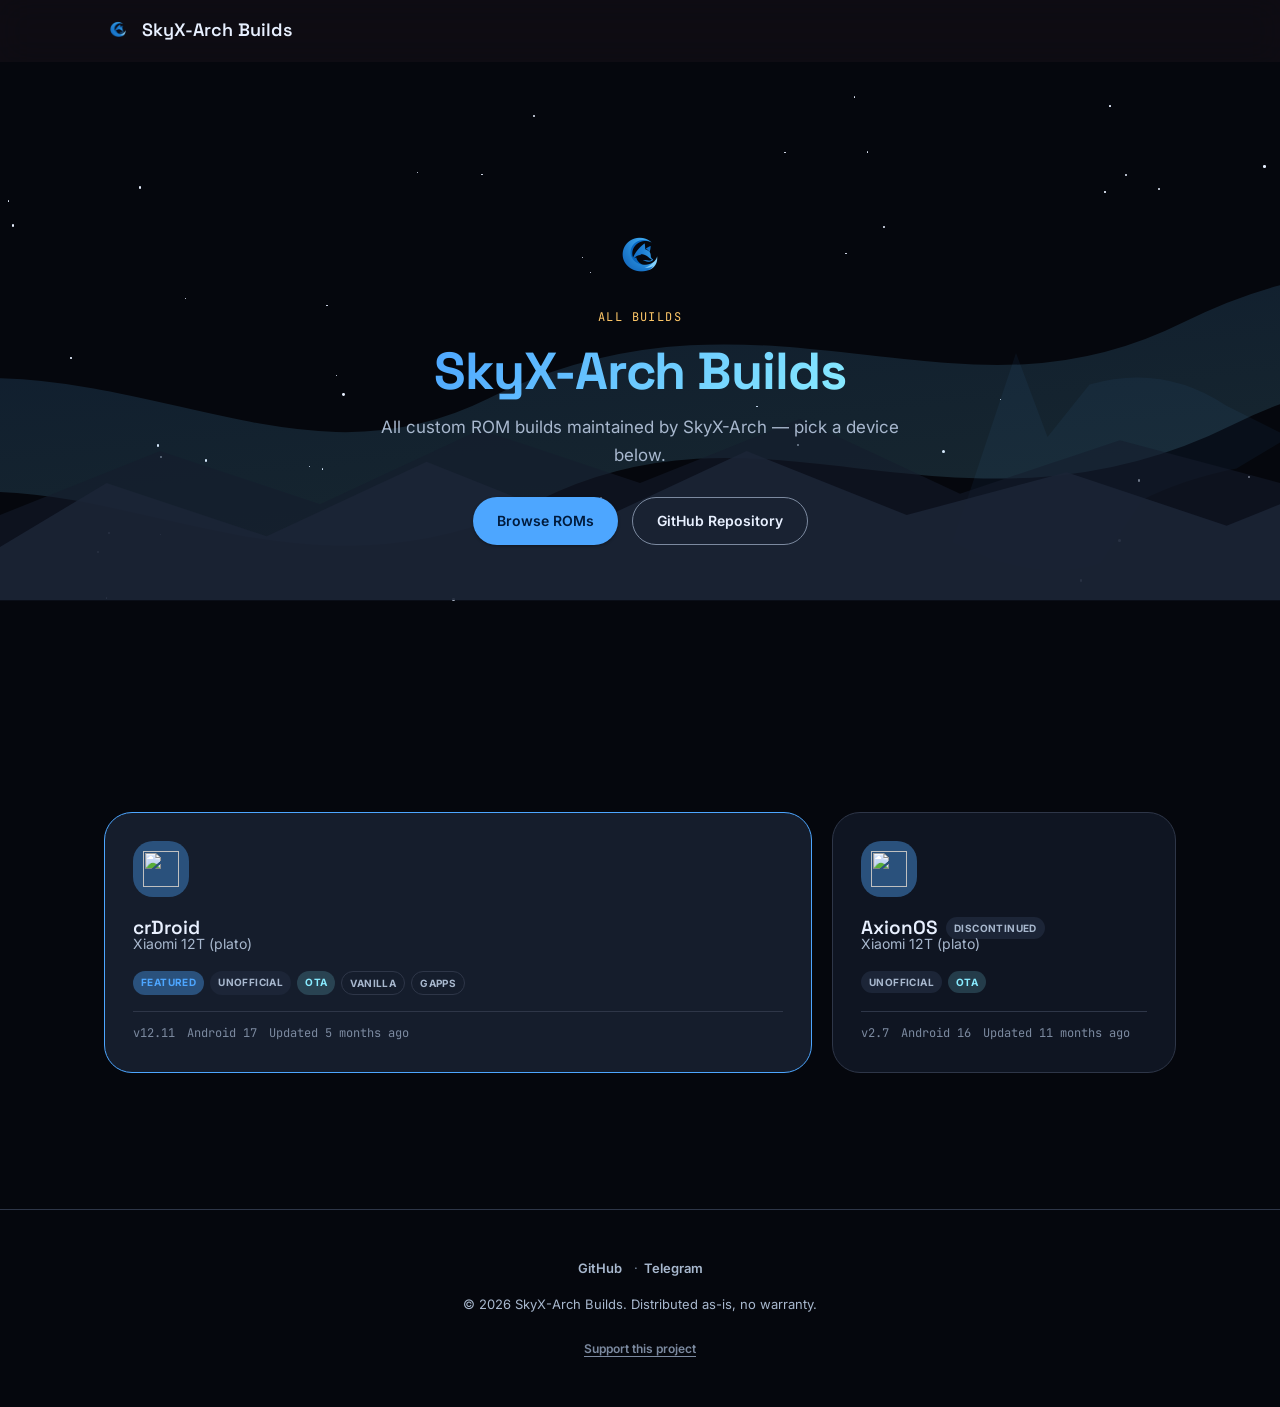
==== commit 4360faa1: "feat: add logo-tap easter egg trigger and release variant toggle - Replace "type 'fox'" keyboard sho" ====
--- a/index.html
+++ b/index.html
@@ -49,6 +49,7 @@
       <a href="#" class="nav-brand" id="nav-brand-link">
         <img src="assets/img/logo.svg" alt="Logo" id="nav-brand-logo" decoding="async">
         <span id="nav-brand-title">Builds</span>
+        <span class="fox-tap-hint" id="fox-tap-hint" aria-hidden="true"></span>
       </a>
 
       <a href="#" class="nav-back-link" id="nav-back-link" hidden>
@@ -276,6 +277,10 @@
         <p class="section-subheading reveal">The newest build, ready to flash, pulled live from the release feed.</p>
 
         <div class="release-panel reveal">
+          <!-- Segmented toggle: only shown when a profile defines "variants" in data.json (e.g. Vanilla / With GApps) -->
+          <div class="variant-toggle" id="variant-toggle" role="group" aria-label="Build variant" hidden></div>
+          <p class="variant-toggle-note" id="variant-toggle-note" role="status" hidden></p>
+
           <div class="release-header">
             <span class="release-version" id="release-version">12.11</span>
             <span class="release-badge" id="release-codename">Unofficial</span>
--- a/assets/css/style.css
+++ b/assets/css/style.css
@@ -192,6 +192,7 @@
 }
 
 .nav-brand {
+  position: relative; /* anchors the fox-tap-hint tooltip below the logo */
   display: flex;
   align-items: center;
   gap: 10px;
@@ -205,6 +206,44 @@
   height: 28px;
   object-fit: contain; /* keeps a swapped-in logo from stretching if its pixel size/ratio differs */
   flex-shrink: 0;
+}
+
+/* Playful "pounce" feedback on each tap toward the hidden fox game — see initFoxGame() */
+@keyframes logo-bounce {
+  0%   { transform: scale(1) rotate(0deg); }
+  30%  { transform: scale(0.82) rotate(-10deg); }
+  60%  { transform: scale(1.18) rotate(8deg); }
+  100% { transform: scale(1) rotate(0deg); }
+}
+
+.logo-bounce {
+  animation: logo-bounce 420ms ease-out;
+}
+
+.fox-tap-hint {
+  position: absolute;
+  top: 100%;
+  left: 0;
+  margin-top: 8px;
+  padding: 4px 10px;
+  border-radius: var(--radius-pill);
+  background: var(--color-surface-container-high);
+  border: 1px solid var(--color-outline-variant);
+  color: var(--color-on-surface-variant);
+  font-family: var(--font-mono);
+  font-size: 11px;
+  font-weight: 600;
+  white-space: nowrap;
+  opacity: 0;
+  transform: translateY(-4px);
+  transition: opacity var(--duration-fast) var(--ease-standard),
+              transform var(--duration-fast) var(--ease-standard);
+  pointer-events: none;
+}
+
+.fox-tap-hint.visible {
+  opacity: 1;
+  transform: translateY(0);
 }
 
 .nav-links {
@@ -1648,6 +1687,56 @@
   pointer-events: none;
 }
 
+/* -- Release variant toggle (Material You segmented button) -- */
+.variant-toggle {
+  position: relative;
+  display: inline-flex;
+  margin-bottom: 28px;
+  border: 1px solid var(--color-outline);
+  border-radius: var(--radius-pill);
+  overflow: hidden;
+}
+
+.variant-toggle[hidden] {
+  display: none;
+}
+
+.variant-toggle-btn {
+  padding: 10px 22px;
+  background: transparent;
+  border: none;
+  color: var(--color-on-surface-variant);
+  font-family: var(--font-body);
+  font-size: 13px;
+  font-weight: 600;
+  transition: background var(--duration-fast) var(--ease-standard),
+              color var(--duration-fast) var(--ease-standard);
+}
+
+.variant-toggle-btn + .variant-toggle-btn {
+  border-left: 1px solid var(--color-outline);
+}
+
+.variant-toggle-btn:hover {
+  background: var(--color-surface-container-high);
+}
+
+.variant-toggle-btn.active {
+  background: var(--color-primary-container);
+  color: var(--color-primary);
+}
+
+.variant-toggle-note {
+  position: relative;
+  margin: -12px 0 24px;
+  font-size: 13px;
+  color: var(--color-tertiary);
+}
+
+.variant-toggle-note[hidden] {
+  display: none;
+}
+
 .release-header {
   display: flex;
   flex-wrap: wrap;
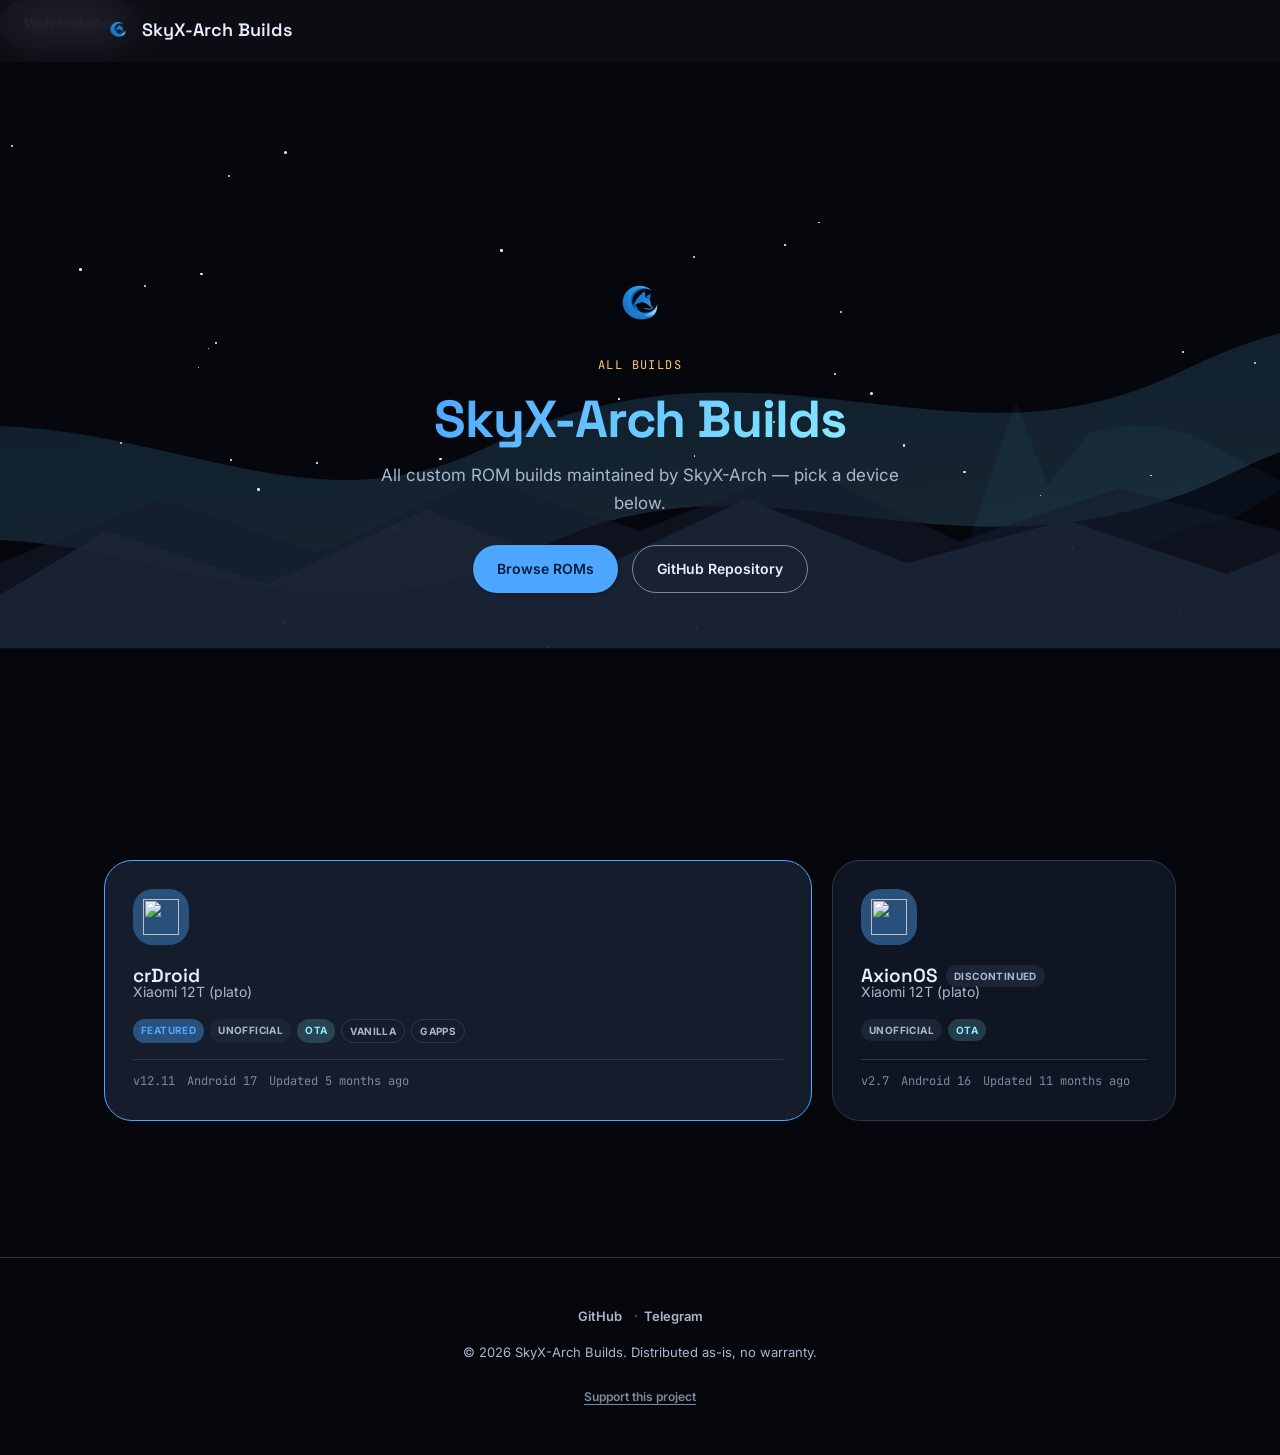
==== commit 401f09b4: "Test Signed-off-by: SkyX-Arch <draver162@gmail.com>" ====
--- a/index.html
+++ b/index.html
@@ -1,4 +1,5 @@
 <!DOCTYPE html>
+    <a href="android-webinstall-master/" class="btn btn-tonal nav-cta" id="nav-cta-webinstaller">Web Installer</a>
 <html lang="en">
 <head>
   <meta charset="UTF-8">
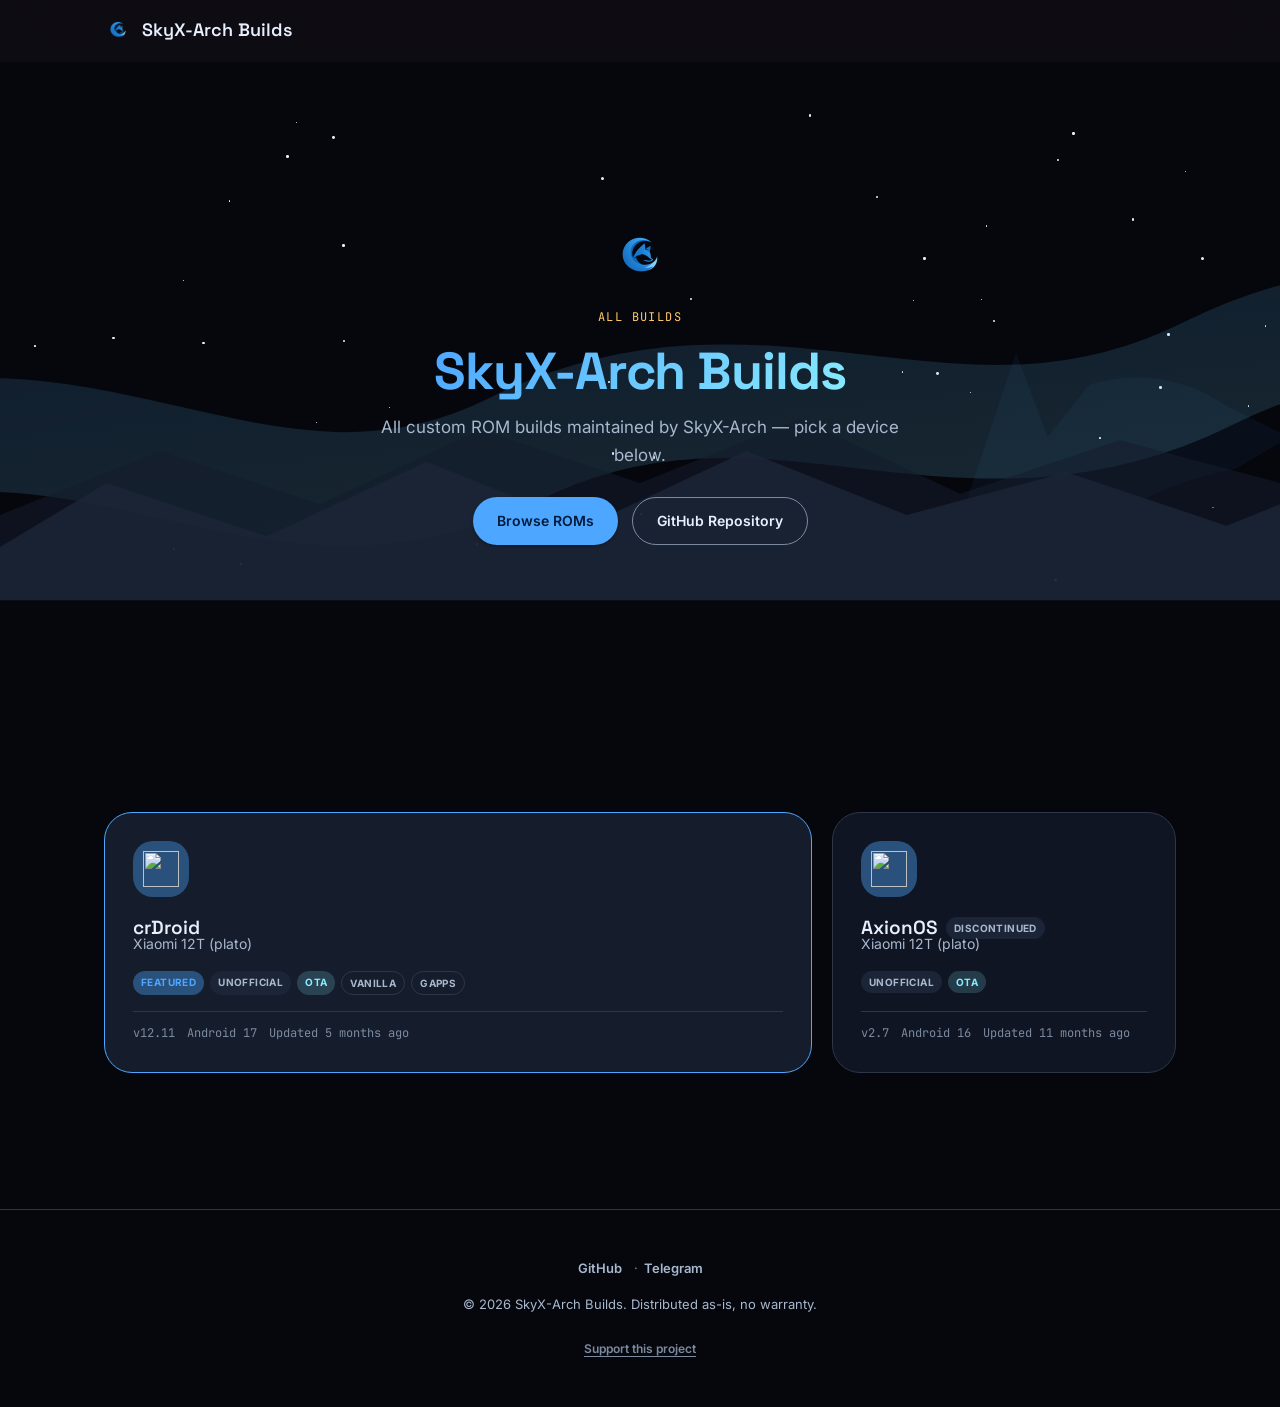
==== commit cc084d21: "Revert "Test" This reverts commit 401f09b441d0296b19b3b028c293645c98744f3e." ====
--- a/index.html
+++ b/index.html
@@ -1,5 +1,4 @@
 <!DOCTYPE html>
-    <a href="android-webinstall-master/" class="btn btn-tonal nav-cta" id="nav-cta-webinstaller">Web Installer</a>
 <html lang="en">
 <head>
   <meta charset="UTF-8">
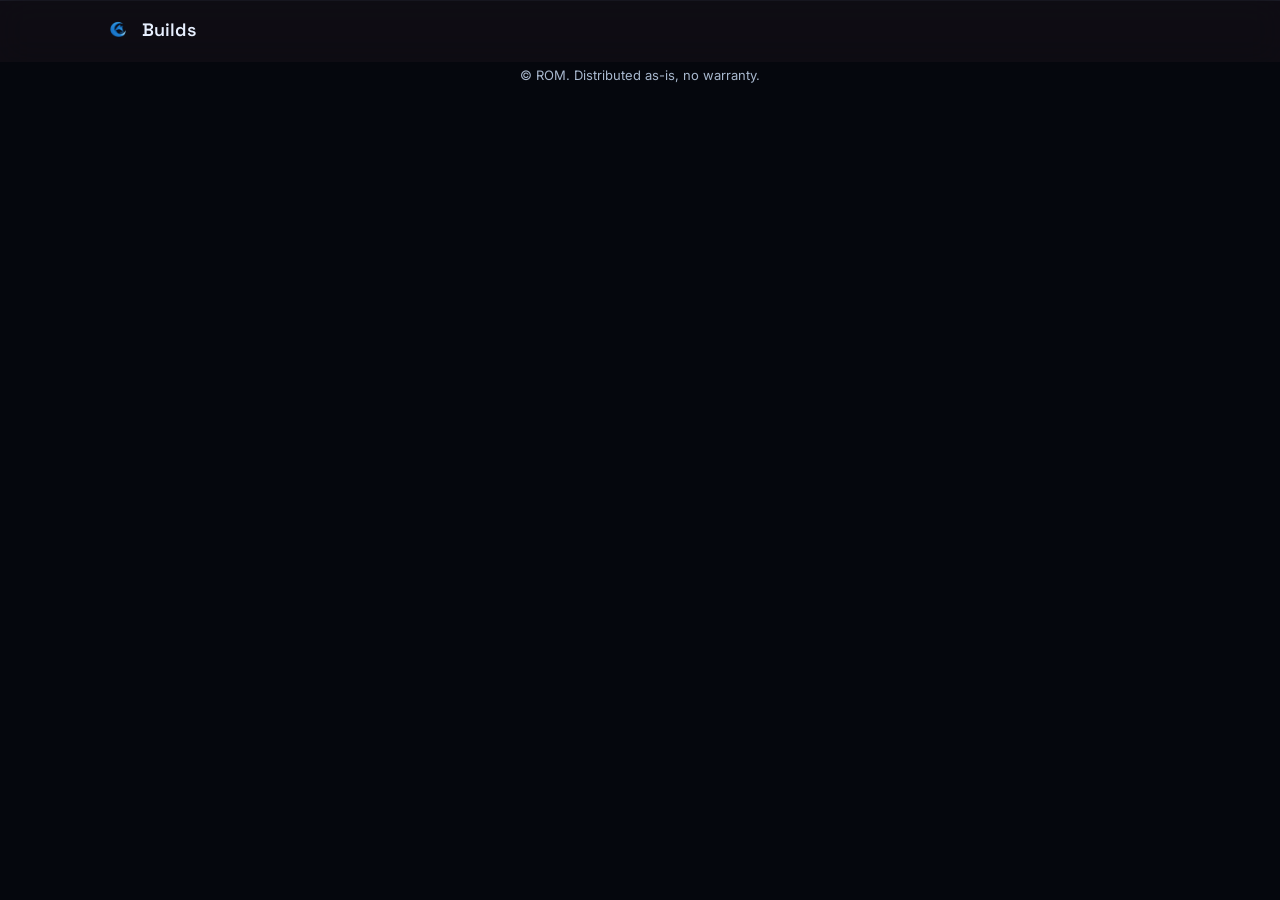
==== commit 2bc9bd68: "feat(installer): Add external config file and beta badge - Create installer/config.json for device/p" ====
--- a/index.html
+++ b/index.html
@@ -74,6 +74,7 @@
         <a href="#install">Install</a>
         <a href="#links">Links</a>
         <a href="#" id="detail-nav-faq" data-nav-action="faq" hidden>FAQ</a>
+      <a href="#" id="hub-nav-roms">ROMs</a>
       </nav>
 
       <a href="#links" class="btn btn-tonal nav-cta" id="nav-cta" hidden>Get <span id="nav-cta-rom-name">ROM</span></a>
@@ -94,6 +95,7 @@
       </button>
       <a href="#" data-drawer-action="home">Home</a>
       <a href="#" data-drawer-action="roms">Browse ROMs</a>
+      <a href="#" data-drawer-action="installer">Installer</a>
       <a href="#" data-drawer-action="faq" id="nav-drawer-faq" hidden>FAQ</a>
       <a href="#" data-drawer-action="github" target="_blank" rel="noopener" id="nav-drawer-github" hidden>GitHub</a>
       <a href="#" data-drawer-action="telegram" target="_blank" rel="noopener" id="nav-drawer-telegram" hidden>Telegram</a>
@@ -190,6 +192,9 @@
 
     <!-- ===================== DETAIL VIEW (one ROM/device) ===================== -->
     <div id="detail-view" hidden>
+    <!-- Installer UI container, shown when installer route is active -->
+    <div id="installer-container" hidden></div>
+
     <section class="hero">
       <div class="scene-bg" aria-hidden="true">
         <div class="scene-stars" id="hero-stars"></div>
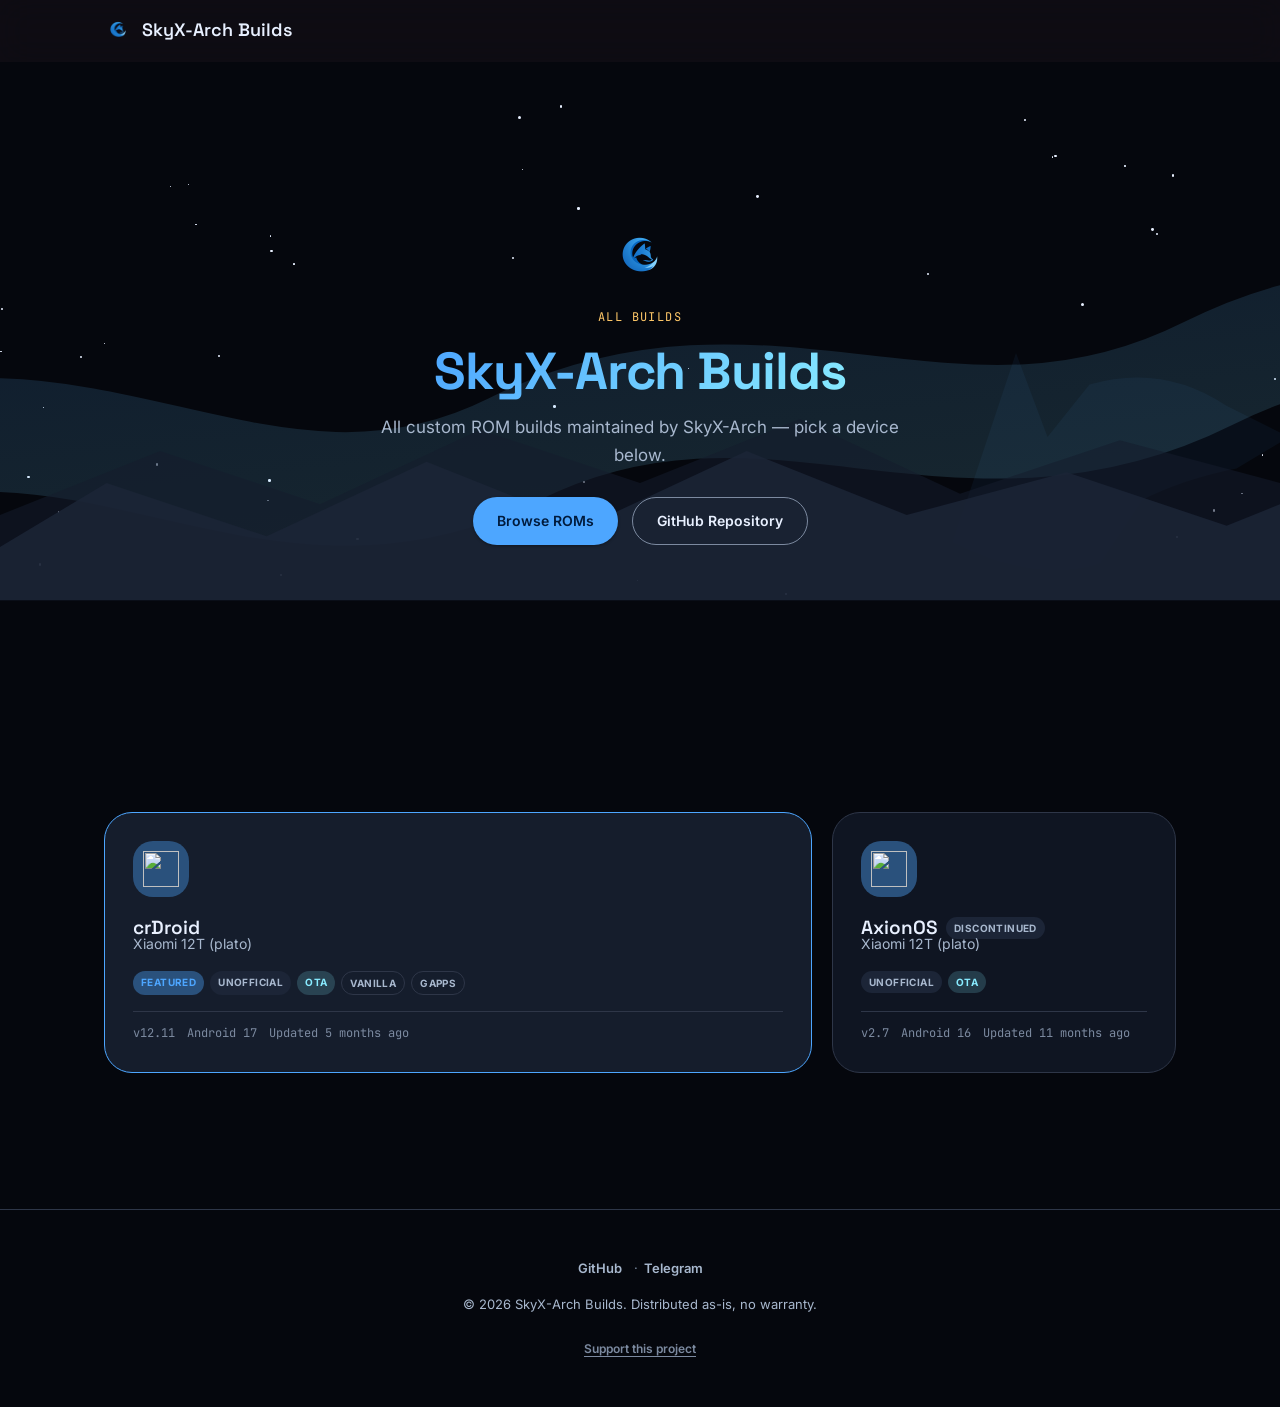
==== commit 5c4ae2b4: "Revert "feat(installer): Add external config file and beta badge" This reverts commit 2bc9bd68ed9ad1" ====
--- a/index.html
+++ b/index.html
@@ -74,7 +74,6 @@
         <a href="#install">Install</a>
         <a href="#links">Links</a>
         <a href="#" id="detail-nav-faq" data-nav-action="faq" hidden>FAQ</a>
-      <a href="#" id="hub-nav-roms">ROMs</a>
       </nav>
 
       <a href="#links" class="btn btn-tonal nav-cta" id="nav-cta" hidden>Get <span id="nav-cta-rom-name">ROM</span></a>
@@ -95,7 +94,6 @@
       </button>
       <a href="#" data-drawer-action="home">Home</a>
       <a href="#" data-drawer-action="roms">Browse ROMs</a>
-      <a href="#" data-drawer-action="installer">Installer</a>
       <a href="#" data-drawer-action="faq" id="nav-drawer-faq" hidden>FAQ</a>
       <a href="#" data-drawer-action="github" target="_blank" rel="noopener" id="nav-drawer-github" hidden>GitHub</a>
       <a href="#" data-drawer-action="telegram" target="_blank" rel="noopener" id="nav-drawer-telegram" hidden>Telegram</a>
@@ -192,9 +190,6 @@
 
     <!-- ===================== DETAIL VIEW (one ROM/device) ===================== -->
     <div id="detail-view" hidden>
-    <!-- Installer UI container, shown when installer route is active -->
-    <div id="installer-container" hidden></div>
-
     <section class="hero">
       <div class="scene-bg" aria-hidden="true">
         <div class="scene-stars" id="hero-stars"></div>
